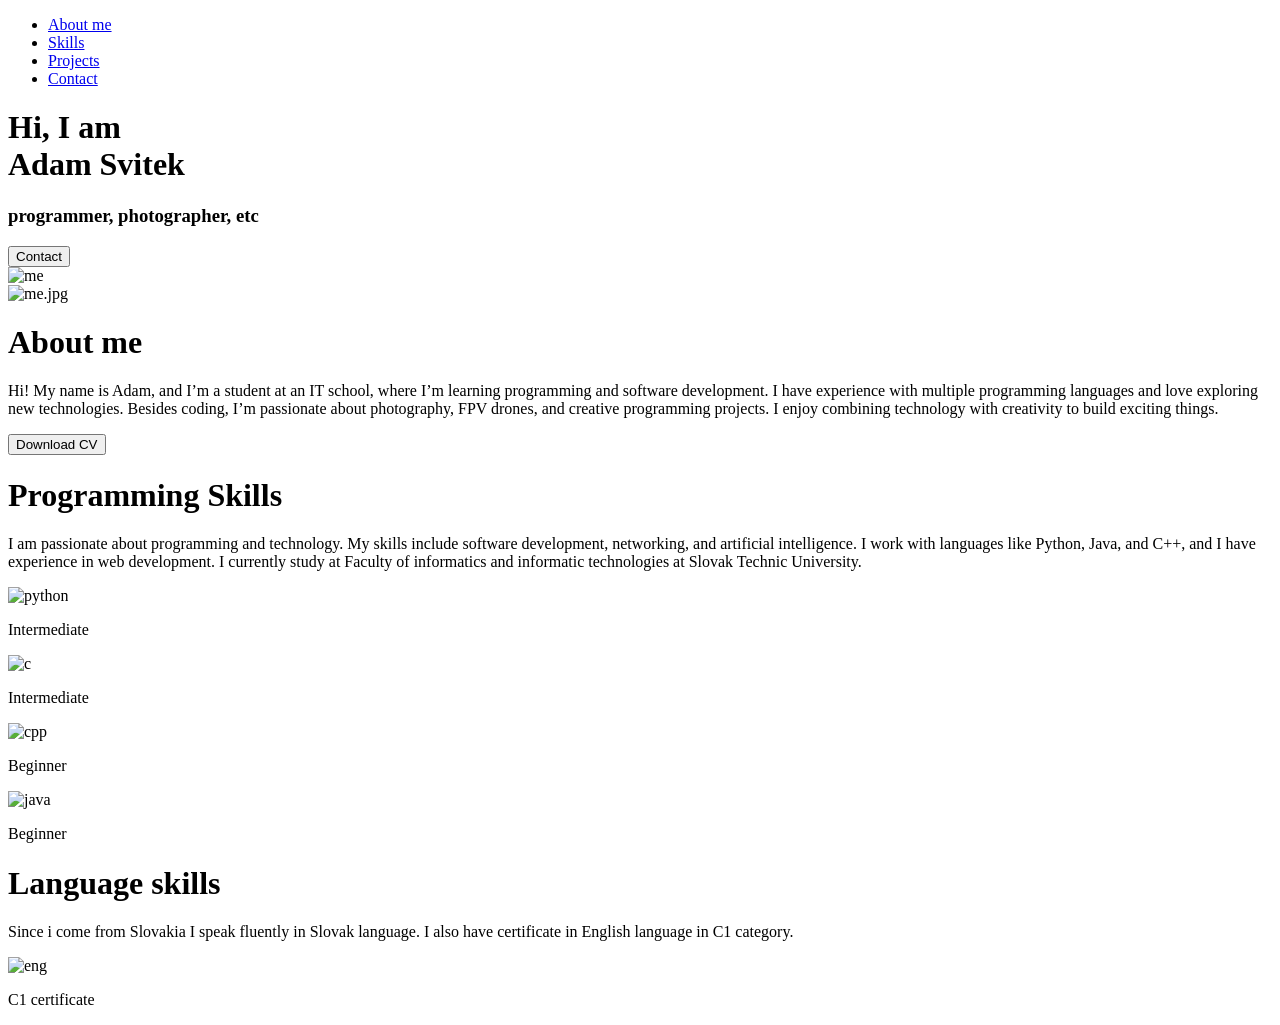
==== index.html @ 39149ff0 "Add files via upload" ====
<!DOCTYPE html>
<html lang="en">
<head>
    <meta charset="UTF-8">
    <meta name="viewport" content="width=device-width, initial-scale=1.0">
    <title>My blog</title>
    <link rel="stylesheet" href="../styles/secondstyle.css">
    <link rel="preconnect" href="https://fonts.googleapis.com">
<link rel="preconnect" href="https://fonts.gstatic.com" crossorigin>
<link href="https://fonts.googleapis.com/css2?family=Inconsolata:wght@200..900&display=swap" rel="stylesheet">

</head>
<body>
    <header>
        <nav class="nav-bar">
            <ul>
                <li><a href="#about">About me</a></li>
                <li><a href="#">Skills</a></li>
                <li><a href="#">Projects</a></li>
                <li><a href="#">Contact</a></li>
            </ul>
        </nav>
    </header>
    <div class="hero">
        <div class="hero-text">
            <h1>Hi, I am <br> <span class="color-text">Adam Svitek</span> </h1>
            <h3>programmer, photographer, etc</h3>
            <div >
                <button class="hero-button">Contact</button>
            </div>
        </div>
        <img src="../images/me.jpg" alt="me">
    </div>

    <div class="second-section" id="about">
        <img src="../images/me.jpg" alt="me.jpg">
        <div class="second-text">
            <h1>About me</h1>
            <p>Hi! My name is Adam, and I’m a student at an IT school, where I’m learning programming and software development. I have experience with multiple programming languages and love exploring new technologies. Besides coding, I’m passionate about photography, FPV drones, and creative programming projects. I enjoy combining technology with creativity to build exciting things.</p>
            <button class="section-button">Download CV</button>    
        </div>
    </div>

    <div class="skills-section">
        <div class="prog-skills">
            <div class="prog-skills-text">
                <h1>Programming Skills</h1>
                <p>I am passionate about programming and technology. My skills include software development, networking, and artificial intelligence. I work with languages like Python, Java, and C++, and I have experience in web development. I currently study at Faculty of informatics and informatic technologies at Slovak Technic University.</p> 
            </div>
            <div class="prog-icons">
                <div class="icon-group1">
                    <img src="../images/python.png" alt="python">
                    <p>Intermediate</p>
                </div>
                <div class="icon-group2">
                    <img src="../images/c.png" alt="c">
                    <p>Intermediate</p>
                </div>
                <div class="icon-group3">
                    <img src="../images/cpp.png" alt="cpp">
                    <p>Beginner</p>
                </div>
                <div class="icon-group4">
                    <img src="../images/java2.png" alt="java">
                    <p>Beginner</p>
                </div>
            </div>
            
        </div>
        <div class="lang-skills">
            <div class="lang-skills-text">
                <h1>Language skills</h1>
                <p>Since i come from Slovakia I speak fluently in Slovak language. I also have certificate in English language in C1 category.</p>
            </div>
            <div class="lang-icons">
                <div class="icon-group5">
                    <img src="../images/united-kingdom.png" alt="eng">
                    <p>C1 certificate</p>
                </div>
                
            </div>
        </div>

        


    </div>



    
    <script src="../javascripts/script.js"></script>
</body>
</html>
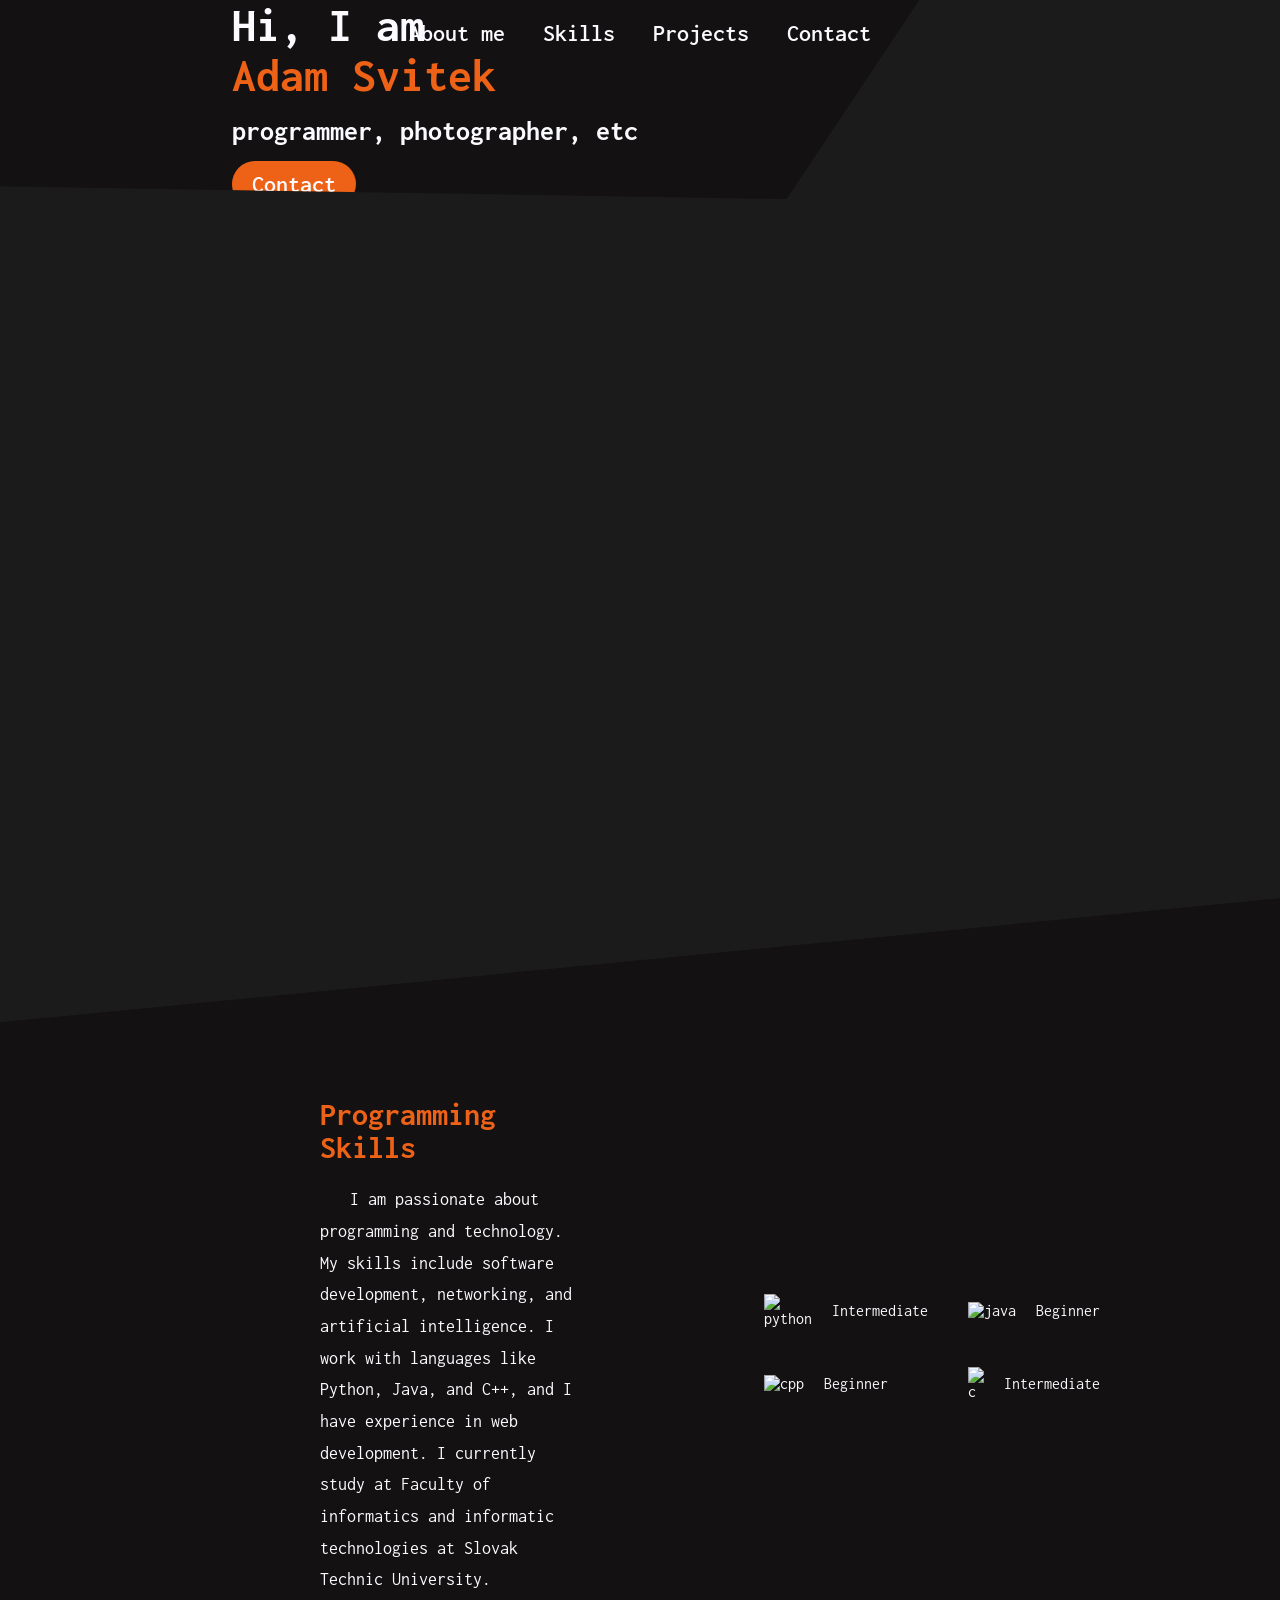
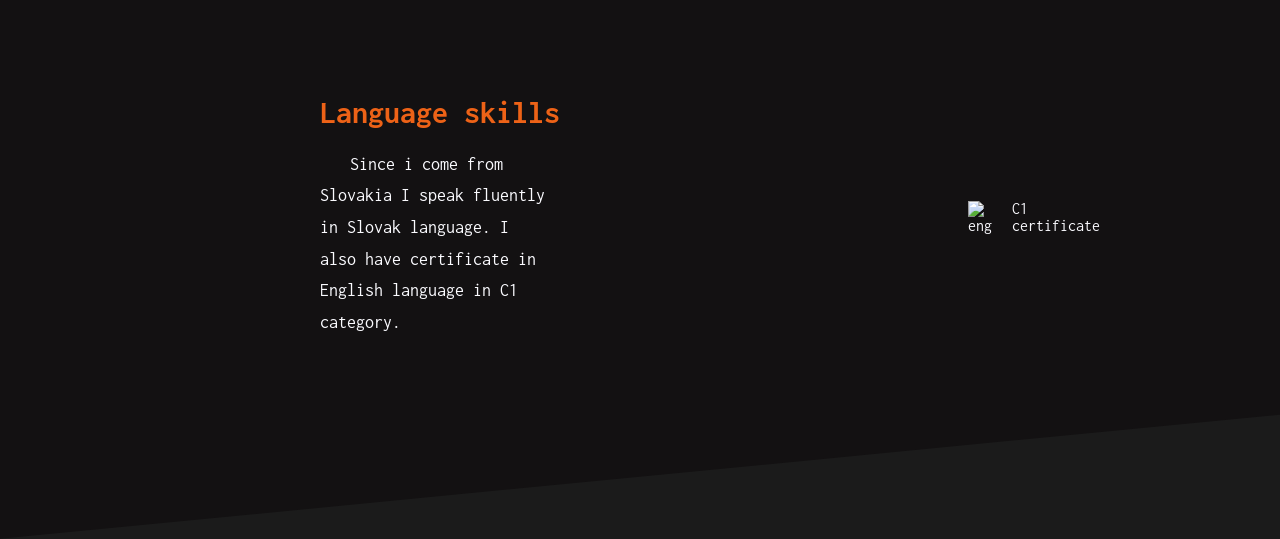
==== commit 38d0de51: "Update index.html" ====
--- a/index.html
+++ b/index.html
@@ -4,7 +4,7 @@
     <meta charset="UTF-8">
     <meta name="viewport" content="width=device-width, initial-scale=1.0">
     <title>My blog</title>
-    <link rel="stylesheet" href="../styles/secondstyle.css">
+    <link rel="stylesheet" href="secondstyle.css">
     <link rel="preconnect" href="https://fonts.googleapis.com">
 <link rel="preconnect" href="https://fonts.gstatic.com" crossorigin>
 <link href="https://fonts.googleapis.com/css2?family=Inconsolata:wght@200..900&display=swap" rel="stylesheet">
--- a/secondstyle.css
+++ b/secondstyle.css
@@ -0,0 +1,282 @@
+*{
+    margin: 0;
+    padding: 0;
+
+}
+
+html {
+    scroll-behavior: smooth;
+}
+
+body{
+    font-family: "Inconsolata", serif;
+    background-color: #1b1b1b;
+    color:#FBFBFF;
+}
+.nav-bar {
+    position: absolute;  /* Make it float above the hero */
+    top: 0;
+    left: 0;
+    width: 100%;  /* Full width */
+    z-index: 1000; /* Ensure it's above other elements */
+    padding: 20px 0;
+    background: transparent; /* Transparent background */
+}
+
+
+.nav-bar ul {
+    list-style-type: none;
+    padding: 0;
+    text-align: center;
+}
+.nav-bar ul li {
+    display: inline;
+    margin: 0 15px;
+}
+
+.nav-bar ul li a {
+    font-weight: 600;
+    transition: color 0.3s;
+    color:#FBFBFF;
+    text-decoration: none;
+    font-size: 1.5rem;
+}
+
+.nav-bar ul li a:hover{
+    color: #ED6217;
+}
+
+.hero{
+    display: flex;
+    justify-content: space-between;
+    margin-bottom: 200px;
+    clip-path: polygon(0 0, 100% 0, 100% 100%, 0 90%);
+    box-shadow: 18px 16px 36px 1px rgba(0,0,0,0.75);
+
+}
+.hero-text{
+    z-index: 2;
+    font-size: 1.5rem;
+    background-color:#131112;
+    display: flex;
+    flex-direction: column;
+    justify-content: center;
+    padding-inline: 22%;
+    clip-path: polygon(0 0, 100% 0%, 85% 100%, 0% 100%);
+    
+}
+.hero-text h1,h3{
+    margin-left: -50px;
+    margin-bottom: 1rem;
+}
+.hero-button{
+    font-family: "Inconsolata", serif;
+    padding:10px 20px;
+    margin-left: -50px;
+    border: 0;
+    cursor: pointer;
+    font-weight: 600;
+    border-radius: 40px;
+    font-size: 1.5rem;
+    color: #FBFBFF;
+    background-color: #ED6217;
+    transition: background-color 0.5s;
+}
+.hero-button:hover{
+    background-color: #a1400c;
+}
+
+.color-text{
+    color: #ED6217;
+}
+
+.hero img{
+    z-index: -20;
+    margin-left: -50%;
+    z-index: -11;
+    width: 50%;
+    object-fit: cover;
+    
+}
+
+
+
+
+.second-section{
+    opacity: 0;
+    transform: translateY(50px);
+    margin-bottom: 200px;
+    display: flex;
+    justify-content: space-between;
+    align-items: center;
+    margin-inline:10%;
+    gap: 30px;
+    transition: opacity 1s ease, transform 1s ease; 
+    
+}
+
+.second-section.visible{
+    opacity:1;
+    transform: translateY(0);
+
+}
+
+.second-text{
+    margin-inline: 5%;
+}
+
+.second-text h1{
+    font-size: 2.2rem;
+    margin-bottom: 20px;
+    color: #ED6217;
+}
+
+.second-text p{
+    font-size: 1.1rem;
+    line-height: 1.8 ;
+    text-indent: 30px;
+}
+
+.section-button{
+    margin-top: 30px;
+    font-family: "Inconsolata", serif;
+    padding:10px 20px;
+    border: 0;
+    cursor: pointer;
+    font-weight: 600;
+    border-radius: 40px;
+    font-size: 1.5rem;
+    color: #FBFBFF;
+    background-color: #ED6217;
+    transition: background-color 0.5s;
+}
+.section-button:hover{
+    background-color: #a1400c;
+    
+}
+
+
+
+
+.second-section img{
+    width: 35%;
+    margin-left: 5%;
+    box-shadow: 20px 23px 0px -1px #ED6217;
+}
+
+.skills-section{
+    background-color: #131112;
+    padding-top: 200px;
+    padding-bottom: 200px;
+    padding-inline: 10rem;
+    display: flex;
+    flex-direction: column;
+    clip-path: polygon(0 10%, 100% 0, 100% 90%, 0 100%);
+
+
+
+}
+.prog-skills{
+    display: flex;
+    justify-content: center;
+    align-items: center;
+    margin-bottom: 100px;
+}
+
+.prog-icons{
+    display: grid;
+
+    
+}
+
+.icon-group1{
+    display: flex;
+    grid-column: 1;
+    grid-row: 1;
+    align-items: center;
+    gap: 20px;
+    margin: 20px;
+}
+.icon-group2{
+    display: flex;
+    grid-column: 2;
+    grid-row: 2;
+    align-items: center;
+    gap: 20px;
+    margin: 20px;
+}
+.icon-group3{
+    display: flex;
+    grid-column: 1;
+    grid-row: 2;
+    align-items: center;
+    gap: 20px;
+    margin: 20px;
+}
+
+.icon-group4{
+    display: flex;
+    grid-column: 2;
+    grid-row: 1;
+    align-items: center;
+    gap: 20px;
+    margin: 20px;
+}
+
+.prog-skills-text{
+    padding-inline: 10rem;
+}
+.prog-skills-text h1{
+    color: #ED6217;
+    margin-bottom: 20px;
+}
+.prog-skills-text p{
+    
+    font-size: 1.1rem;
+    line-height: 1.8 ;
+    text-indent: 30px;
+}
+
+
+.lang-skills{
+        display: flex;
+        justify-content: center;
+        align-items: center;
+}
+.lang-skills-text{
+    padding-inline: 10rem;
+}
+.lang-skills-text h1{
+    color: #ED6217;
+    margin-bottom: 20px;
+}
+.lang-skills-text p{
+    font-size: 1.1rem;
+    line-height: 1.8 ;
+    text-indent: 30px;
+    padding-right: 15rem;
+}
+
+.lang-icons{
+    display: grid;
+
+    
+}
+.icon-group5{
+    display: flex;
+    grid-column: 1;
+    grid-row: 1;
+    align-items: center;
+    gap: 20px;
+    margin: 20px;
+}
+
+
+
+
+
+
+
+
+
+
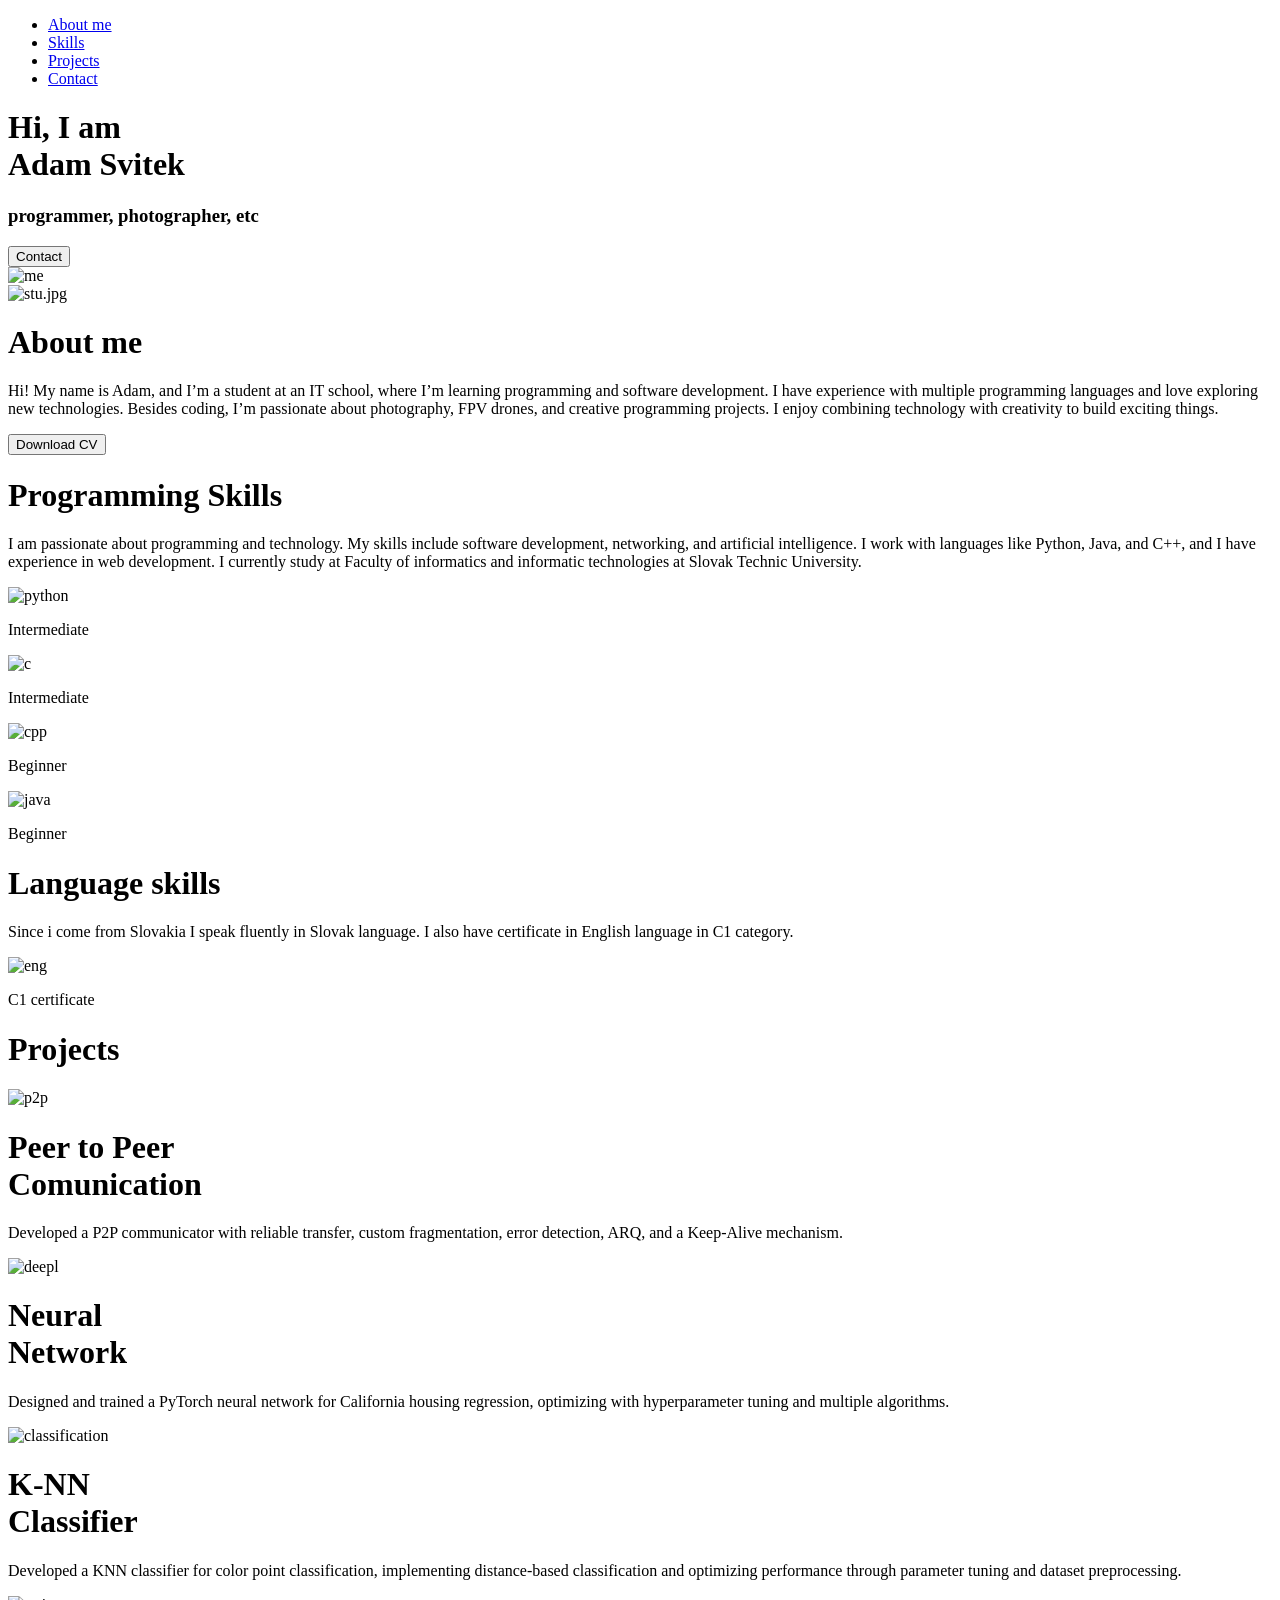
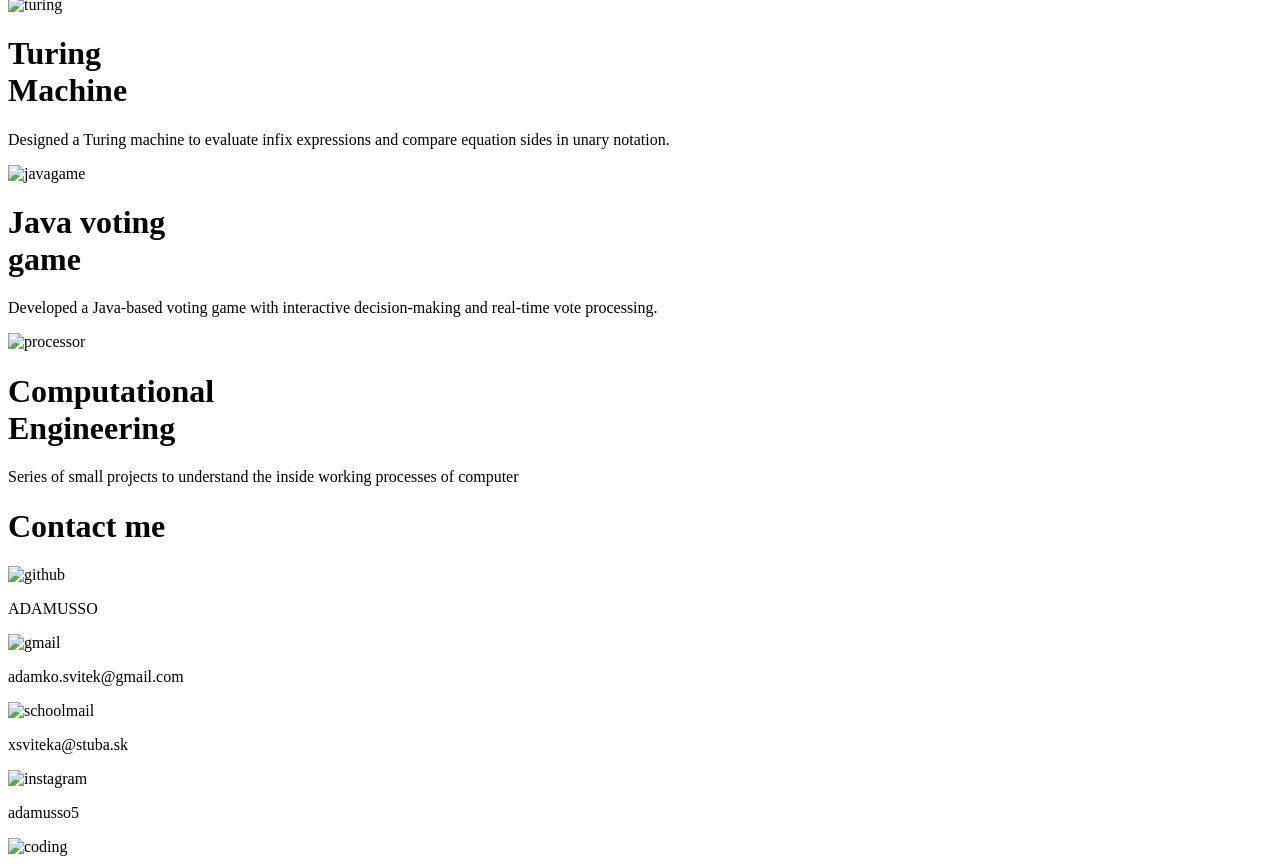
==== commit e8f8b262: "Add files via upload" ====
--- a/index.html
+++ b/index.html
@@ -4,7 +4,7 @@
     <meta charset="UTF-8">
     <meta name="viewport" content="width=device-width, initial-scale=1.0">
     <title>My blog</title>
-    <link rel="stylesheet" href="secondstyle.css">
+    <link rel="stylesheet" href="../styles/secondstyle.css">
     <link rel="preconnect" href="https://fonts.googleapis.com">
 <link rel="preconnect" href="https://fonts.gstatic.com" crossorigin>
 <link href="https://fonts.googleapis.com/css2?family=Inconsolata:wght@200..900&display=swap" rel="stylesheet">
@@ -21,6 +21,7 @@
             </ul>
         </nav>
     </header>
+<div class="hero-shadow">
     <div class="hero">
         <div class="hero-text">
             <h1>Hi, I am <br> <span class="color-text">Adam Svitek</span> </h1>
@@ -31,16 +32,17 @@
         </div>
         <img src="../images/me.jpg" alt="me">
     </div>
-
+</div>
+    
     <div class="second-section" id="about">
-        <img src="../images/me.jpg" alt="me.jpg">
+        <img src="../images/FIIT_STU_01.jpg" alt="stu.jpg">
         <div class="second-text">
             <h1>About me</h1>
             <p>Hi! My name is Adam, and I’m a student at an IT school, where I’m learning programming and software development. I have experience with multiple programming languages and love exploring new technologies. Besides coding, I’m passionate about photography, FPV drones, and creative programming projects. I enjoy combining technology with creativity to build exciting things.</p>
             <button class="section-button">Download CV</button>    
         </div>
     </div>
-
+ <div class="skills-section1">
     <div class="skills-section">
         <div class="prog-skills">
             <div class="prog-skills-text">
@@ -80,12 +82,81 @@
                 
             </div>
         </div>
-
+    </div>
+</div>
+    <h1 class="nadpis">Projects</h1>
+    <div class="project-section">
         
-
-
+        <div class="project0">
+            <img src="../images/peer-to-peer.png" alt="p2p">
+            <div class="box">
+                <h1>Peer to Peer <br> Comunication</h1>
+                <p>Developed a P2P communicator with reliable transfer, custom fragmentation, error detection, ARQ, and a Keep-Alive mechanism.</p>
+            </div>
+        </div>
+        <div class="project1">
+            <img src="../images/deep-learning.png" alt="deepl">
+            <div class="box">
+                <h1>Neural <br> Network</h1>
+                <p>Designed and trained a PyTorch neural network for California housing regression, optimizing with hyperparameter tuning and multiple algorithms.</p>
+            </div>
+        </div>
+        <div class="project2">
+            <img src="../images/classification.png" alt="classification">
+            <div class="box">
+                <h1>K-NN <br> Classifier</h1>
+                <p>Developed a KNN classifier for color point classification, implementing distance-based classification and optimizing performance through parameter tuning and dataset preprocessing.</p>
+            </div>
+        </div>
+        <div class="project3">
+            <img src="../images//engineering.png" alt="turing">
+            <div class="box">
+                <h1>Turing <br> Machine</h1>
+                <p>Designed a Turing machine to evaluate infix expressions and compare equation sides in unary notation.</p>
+            </div>
+        </div>
+        <div class="project4">
+            <img src="../images/java game.png" alt="javagame">
+            <div class="box">
+                <h1>Java voting <br> game</h1>
+                <p>Developed a Java-based voting game with interactive decision-making and real-time vote processing.</p>
+            </div>
+        </div>
+        <div class="project5">
+            <img src="../images/processor.png" alt="processor">
+            <div class="box">
+                <h1>Computational <br>Engineering</h1>
+                <p>Series of small projects to understand the inside working processes of computer</p>
+            </div>
+        </div>
     </div>
 
+    <div class="contact-shadow">
+        <div class="contact-section">
+            <h1>Contact me</h1>
+            <div class="contactbox">
+                <div class="contactinfo">
+                    <div class="contact">
+                        <img src="../images/github.png" alt="github">
+                        <p>ADAMUSSO</p>
+                    </div>
+                    <div class="contact">
+                        <img src="../images/gmail.png" alt="gmail">
+                        <p>adamko.svitek@gmail.com</p>
+                    </div>
+                    <div class="contact">
+                        <img src="../images/school (1).png" alt="schoolmail">
+                        <p>xsviteka@stuba.sk</p>
+                    </div>
+                    <div class="contact">
+                        <img src="../images/instagram.png" alt="instagram">
+                        <p>adamusso5</p>
+                    </div>
+                </div>
+                <img class="contactimage" src="../images/coding.jpg" alt="coding">
+            </div>
+        </div>
+    </div>
 
 
     
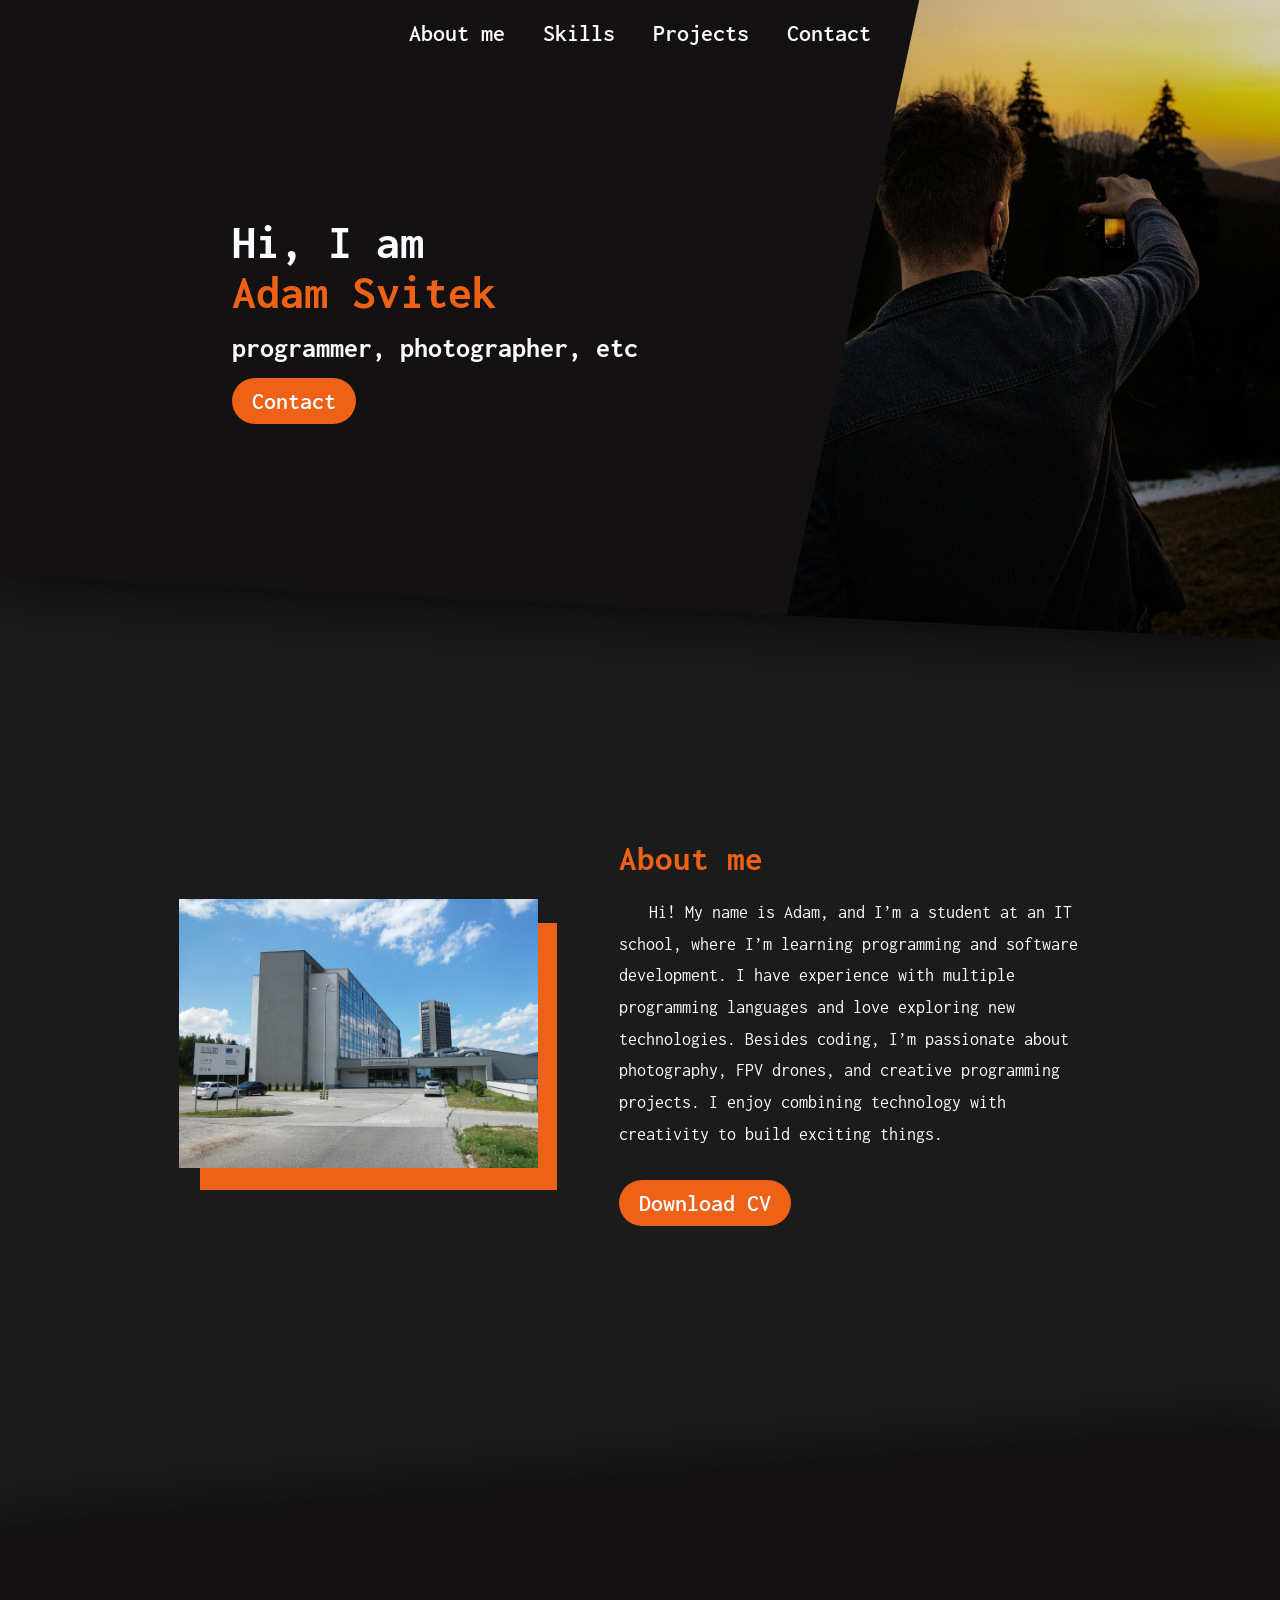
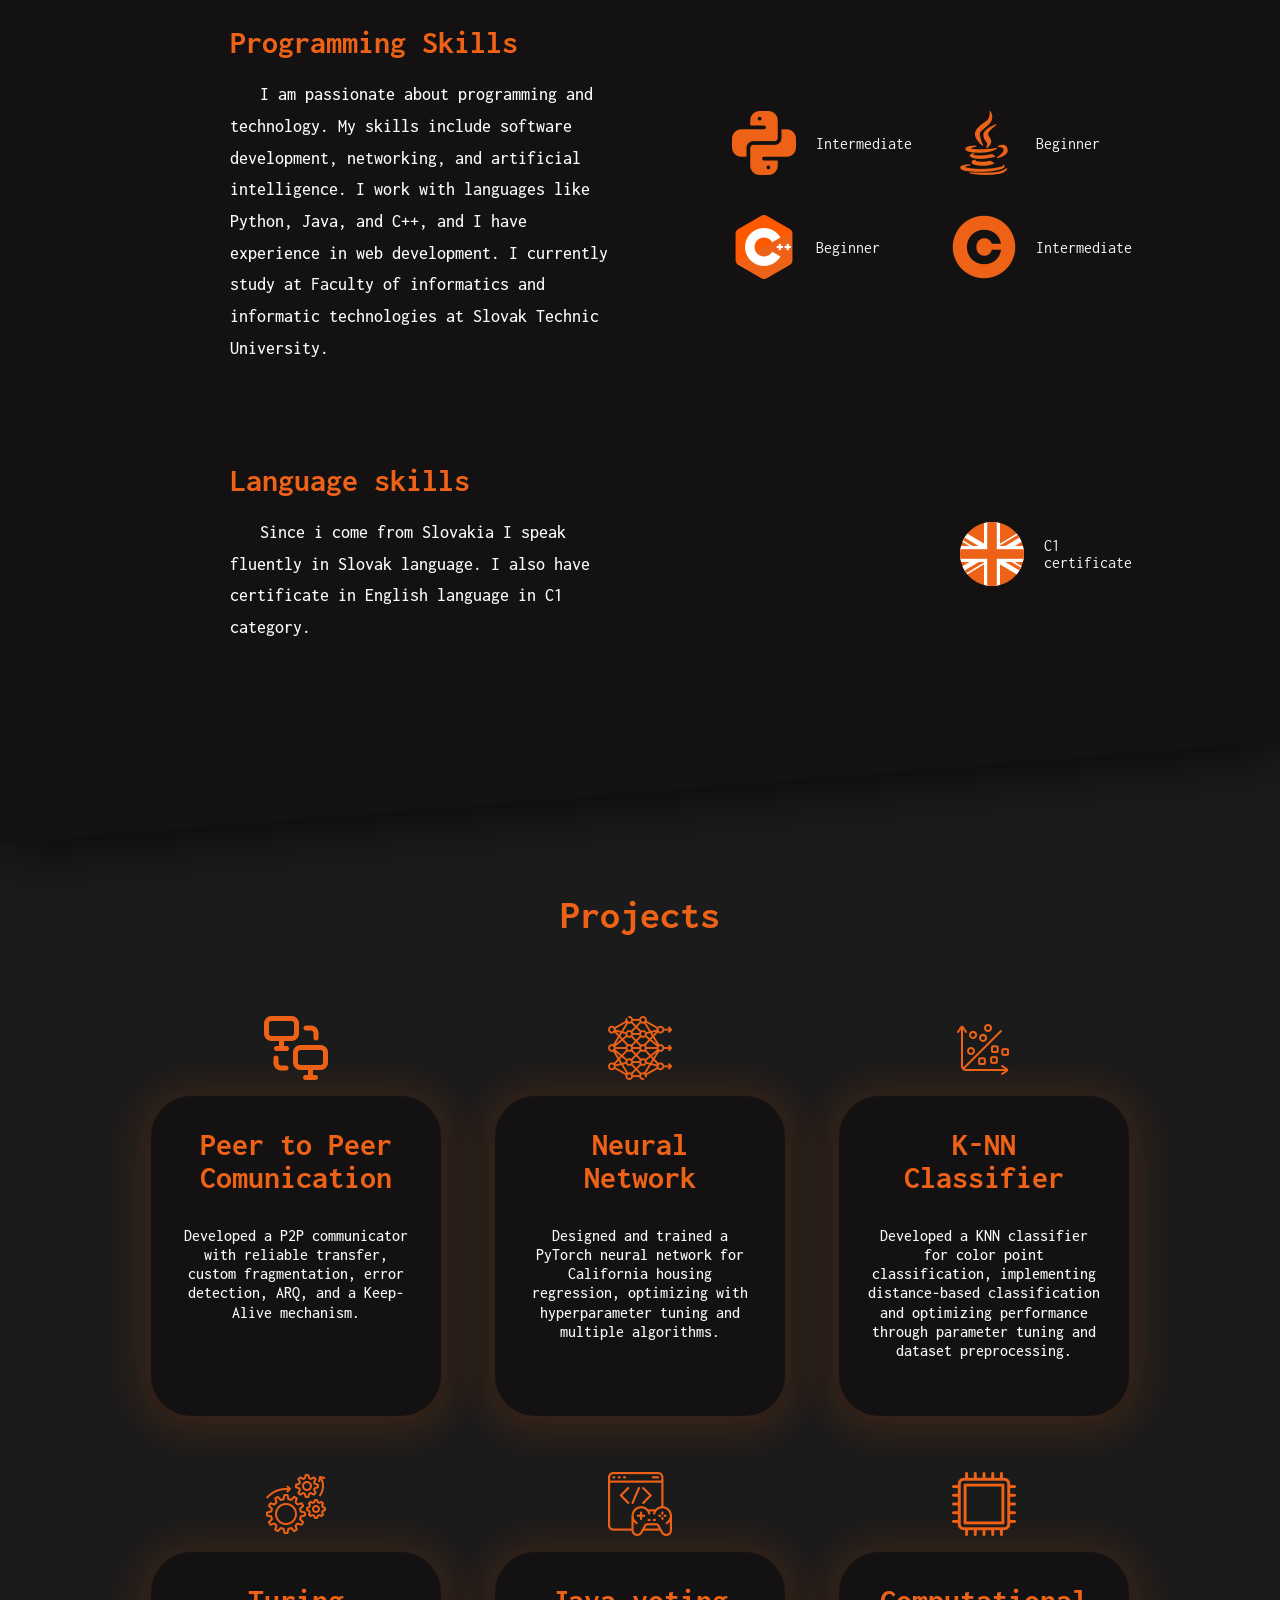
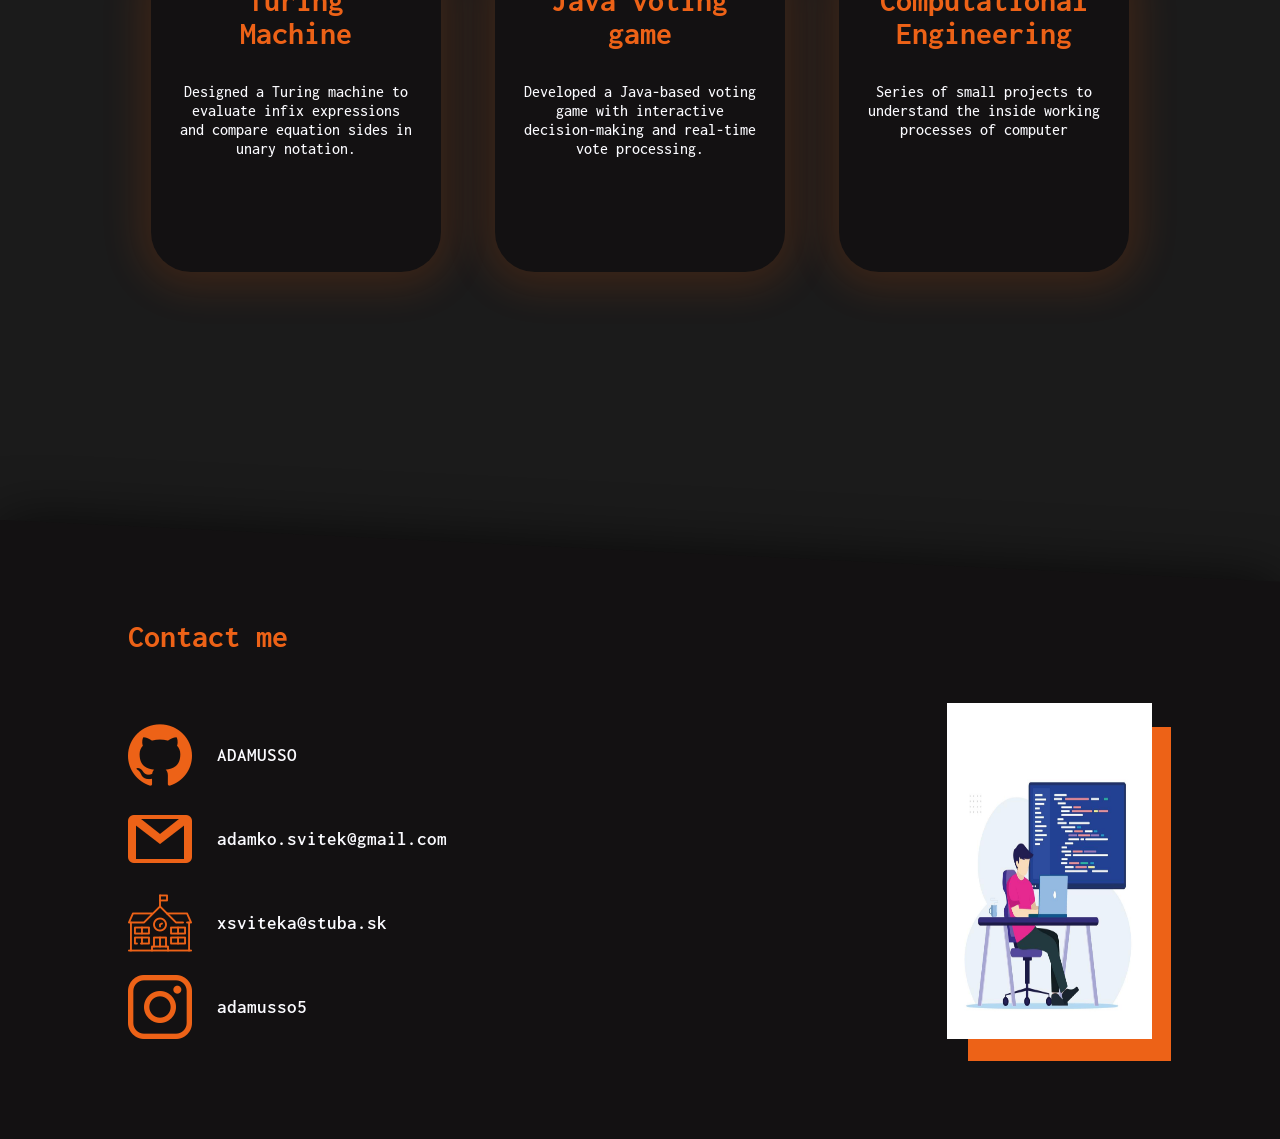
==== commit 68744b28: "prisposobenie na github index.html" ====
--- a/index.html
+++ b/index.html
@@ -4,7 +4,7 @@
     <meta charset="UTF-8">
     <meta name="viewport" content="width=device-width, initial-scale=1.0">
     <title>My blog</title>
-    <link rel="stylesheet" href="../styles/secondstyle.css">
+    <link rel="stylesheet" href="secondstyle.css">
     <link rel="preconnect" href="https://fonts.googleapis.com">
 <link rel="preconnect" href="https://fonts.gstatic.com" crossorigin>
 <link href="https://fonts.googleapis.com/css2?family=Inconsolata:wght@200..900&display=swap" rel="stylesheet">
@@ -30,12 +30,12 @@
                 <button class="hero-button">Contact</button>
             </div>
         </div>
-        <img src="../images/me.jpg" alt="me">
+        <img src="/me.jpg" alt="me">
     </div>
 </div>
     
     <div class="second-section" id="about">
-        <img src="../images/FIIT_STU_01.jpg" alt="stu.jpg">
+        <img src="FIIT_STU_01.jpg" alt="stu.jpg">
         <div class="second-text">
             <h1>About me</h1>
             <p>Hi! My name is Adam, and I’m a student at an IT school, where I’m learning programming and software development. I have experience with multiple programming languages and love exploring new technologies. Besides coding, I’m passionate about photography, FPV drones, and creative programming projects. I enjoy combining technology with creativity to build exciting things.</p>
@@ -51,19 +51,19 @@
             </div>
             <div class="prog-icons">
                 <div class="icon-group1">
-                    <img src="../images/python.png" alt="python">
+                    <img src="python.png" alt="python">
                     <p>Intermediate</p>
                 </div>
                 <div class="icon-group2">
-                    <img src="../images/c.png" alt="c">
+                    <img src="c.png" alt="c">
                     <p>Intermediate</p>
                 </div>
                 <div class="icon-group3">
-                    <img src="../images/cpp.png" alt="cpp">
+                    <img src="cpp.png" alt="cpp">
                     <p>Beginner</p>
                 </div>
                 <div class="icon-group4">
-                    <img src="../images/java2.png" alt="java">
+                    <img src="java2.png" alt="java">
                     <p>Beginner</p>
                 </div>
             </div>
@@ -76,7 +76,7 @@
             </div>
             <div class="lang-icons">
                 <div class="icon-group5">
-                    <img src="../images/united-kingdom.png" alt="eng">
+                    <img src="united-kingdom.png" alt="eng">
                     <p>C1 certificate</p>
                 </div>
                 
@@ -88,42 +88,42 @@
     <div class="project-section">
         
         <div class="project0">
-            <img src="../images/peer-to-peer.png" alt="p2p">
+            <img src="peer-to-peer.png" alt="p2p">
             <div class="box">
                 <h1>Peer to Peer <br> Comunication</h1>
                 <p>Developed a P2P communicator with reliable transfer, custom fragmentation, error detection, ARQ, and a Keep-Alive mechanism.</p>
             </div>
         </div>
         <div class="project1">
-            <img src="../images/deep-learning.png" alt="deepl">
+            <img src="deep-learning.png" alt="deepl">
             <div class="box">
                 <h1>Neural <br> Network</h1>
                 <p>Designed and trained a PyTorch neural network for California housing regression, optimizing with hyperparameter tuning and multiple algorithms.</p>
             </div>
         </div>
         <div class="project2">
-            <img src="../images/classification.png" alt="classification">
+            <img src="classification.png" alt="classification">
             <div class="box">
                 <h1>K-NN <br> Classifier</h1>
                 <p>Developed a KNN classifier for color point classification, implementing distance-based classification and optimizing performance through parameter tuning and dataset preprocessing.</p>
             </div>
         </div>
         <div class="project3">
-            <img src="../images//engineering.png" alt="turing">
+            <img src="engineering.png" alt="turing">
             <div class="box">
                 <h1>Turing <br> Machine</h1>
                 <p>Designed a Turing machine to evaluate infix expressions and compare equation sides in unary notation.</p>
             </div>
         </div>
         <div class="project4">
-            <img src="../images/java game.png" alt="javagame">
+            <img src="java game.png" alt="javagame">
             <div class="box">
                 <h1>Java voting <br> game</h1>
                 <p>Developed a Java-based voting game with interactive decision-making and real-time vote processing.</p>
             </div>
         </div>
         <div class="project5">
-            <img src="../images/processor.png" alt="processor">
+            <img src="processor.png" alt="processor">
             <div class="box">
                 <h1>Computational <br>Engineering</h1>
                 <p>Series of small projects to understand the inside working processes of computer</p>
@@ -137,29 +137,29 @@
             <div class="contactbox">
                 <div class="contactinfo">
                     <div class="contact">
-                        <img src="../images/github.png" alt="github">
+                        <img src="github.png" alt="github">
                         <p>ADAMUSSO</p>
                     </div>
                     <div class="contact">
-                        <img src="../images/gmail.png" alt="gmail">
+                        <img src="gmail.png" alt="gmail">
                         <p>adamko.svitek@gmail.com</p>
                     </div>
                     <div class="contact">
-                        <img src="../images/school (1).png" alt="schoolmail">
+                        <img src="school (1).png" alt="schoolmail">
                         <p>xsviteka@stuba.sk</p>
                     </div>
                     <div class="contact">
-                        <img src="../images/instagram.png" alt="instagram">
+                        <img src="instagram.png" alt="instagram">
                         <p>adamusso5</p>
                     </div>
                 </div>
-                <img class="contactimage" src="../images/coding.jpg" alt="coding">
+                <img class="contactimage" src="coding.jpg" alt="coding">
             </div>
         </div>
     </div>
 
 
     
-    <script src="../javascripts/script.js"></script>
+    <script src="script.js"></script>
 </body>
 </html>
--- a/secondstyle.css
+++ b/secondstyle.css
@@ -0,0 +1,418 @@
+*{
+    margin: 0;
+    padding: 0;
+
+}
+
+html {
+    scroll-behavior: smooth;
+    scroll-padding-top: 40vh;
+}
+
+body{
+    font-family: "Inconsolata", serif;
+    background-color: #1b1b1b;
+    color:#FBFBFF;
+    margin: 0;
+    padding: 0;
+}
+.nav-bar {
+    position: absolute;  /* Make it float above the hero */
+    top: 0;
+    left: 0;
+    width: 100%;  /* Full width */
+    z-index: 1000; /* Ensure it's above other elements */
+    padding: 20px 0;
+    background: transparent; /* Transparent background */
+}
+
+
+.nav-bar ul {
+    list-style-type: none;
+    padding: 0;
+    text-align: center;
+}
+.nav-bar ul li {
+    display: inline;
+    margin: 0 15px;
+}
+
+.nav-bar ul li a {
+    font-weight: 600;
+    transition: color 0.3s;
+    color:#FBFBFF;
+    text-decoration: none;
+    font-size: 1.5rem;
+}
+
+.nav-bar ul li a:hover{
+    color: #ED6217;
+}
+
+.hero{
+    display: flex;
+    justify-content: space-between;
+    margin-bottom: 200px;
+    clip-path: polygon(0 0, 100% 0, 100% 100%, 0 90%);
+    box-shadow: 18px 16px 36px 1px rgba(0,0,0,0.75);
+
+}
+.hero-shadow{
+    filter: drop-shadow(0px 4px 30px rgba(0, 0, 0, 0.75));
+}
+.hero-text{
+    z-index: 2;
+    font-size: 1.5rem;
+    background-color:#131112;
+    display: flex;
+    flex-direction: column;
+    justify-content: center;
+    padding-inline: 22%;
+    clip-path: polygon(0 0, 100% 0%, 85% 100%, 0% 100%);
+    
+}
+.hero-text h1,h3{
+    margin-left: -50px;
+    margin-bottom: 1rem;
+}
+.hero-button{
+    font-family: "Inconsolata", serif;
+    padding:10px 20px;
+    margin-left: -50px;
+    border: 0;
+    cursor: pointer;
+    font-weight: 600;
+    border-radius: 40px;
+    font-size: 1.5rem;
+    color: #FBFBFF;
+    background-color: #ED6217;
+    transition: background-color 0.5s;
+}
+.hero-button:hover{
+    background-color: #a1400c;
+}
+
+.color-text{
+    color: #ED6217;
+}
+
+.hero img{
+    z-index: -20;
+    margin-left: -50%;
+    z-index: -11;
+    width: 50%;
+    object-fit: cover;
+    
+}
+
+
+
+
+.second-section{
+    opacity: 0;
+    transform: translateY(50px);
+    margin-bottom: 200px;
+    display: flex;
+    justify-content: space-between;
+    align-items: center;
+    margin-inline:10%;
+    gap: 30px;
+    transition: opacity 1s ease, transform 1s ease; 
+    
+}
+
+.second-section.visible{
+    opacity:1;
+    transform: translateY(0);
+
+}
+
+.second-text{
+    margin-inline: 5%;
+}
+
+.second-text h1{
+    font-size: 2.2rem;
+    margin-bottom: 20px;
+    color: #ED6217;
+}
+
+.second-text p{
+    font-size: 1.1rem;
+    line-height: 1.8 ;
+    text-indent: 30px;
+}
+
+.section-button{
+    margin-top: 30px;
+    font-family: "Inconsolata", serif;
+    padding:10px 20px;
+    border: 0;
+    cursor: pointer;
+    font-weight: 600;
+    border-radius: 40px;
+    font-size: 1.5rem;
+    color: #FBFBFF;
+    background-color: #ED6217;
+    transition: background-color 0.5s;
+}
+.section-button:hover{
+    background-color: #a1400c;
+    
+}
+
+
+
+
+.second-section img{
+    width: 35%;
+    margin-left: 5%;
+    box-shadow: 20px 23px 0px -1px #ED6217;
+}
+
+.skills-section{
+    opacity: 0;
+    transform: translateY(50px);
+    background-color: #131112;
+    padding-top: 200px;
+    padding-bottom: 200px;
+    padding-inline: 10%;
+    display: flex;
+    flex-direction: column;
+    clip-path: polygon(0 10%, 100% 0, 100% 90%, 0 100%);
+    transition: opacity 1s ease, transform 1s ease; 
+    
+}
+
+.skills-section.visible{
+    opacity:1;
+    transform: translateY(0);
+
+}
+.skills-section1{
+    filter: drop-shadow(0px 4px 30px rgba(0, 0, 0, 0.75));
+}
+
+
+.prog-skills{
+    display: flex;
+    justify-content: center;
+    align-items: center;
+    margin-bottom: 100px;
+}
+
+.prog-icons{
+    display: grid;
+    
+}
+
+.icon-group1{
+    display: flex;
+    grid-column: 1;
+    grid-row: 1;
+    align-items: center;
+    gap: 20px;
+    margin: 20px;
+}
+.icon-group2{
+    display: flex;
+    grid-column: 2;
+    grid-row: 2;
+    align-items: center;
+    gap: 20px;
+    margin: 20px;
+}
+.icon-group3{
+    display: flex;
+    grid-column: 1;
+    grid-row: 2;
+    align-items: center;
+    gap: 20px;
+    margin: 20px;
+}
+
+.icon-group4{
+    display: flex;
+    grid-column: 2;
+    grid-row: 1;
+    align-items: center;
+    gap: 20px;
+    margin: 20px;
+}
+
+.prog-skills-text{
+    padding-inline: 10%;
+}
+.prog-skills-text h1{
+    color: #ED6217;
+    margin-bottom: 20px;
+}
+.prog-skills-text p{
+    
+    font-size: 1.1rem;
+    line-height: 1.8 ;
+    text-indent: 30px;
+    font-weight: 500;
+}
+
+
+.lang-skills{
+        display: flex;
+        justify-content: center;
+        align-items: center;
+}
+.lang-skills-text{
+    padding-inline: 10%;
+}
+.lang-skills-text h1{
+    color: #ED6217;
+    margin-bottom: 20px;
+}
+.lang-skills-text p{
+    font-size: 1.1rem;
+    line-height: 1.8 ;
+    text-indent: 30px;
+    padding-right: 15rem;
+    font-weight: 500;
+}
+
+.lang-icons{
+    display: grid;
+
+    
+}
+.icon-group5{
+    display: flex;
+    grid-column: 1;
+    grid-row: 1;
+    align-items: center;
+    gap: 20px;
+    margin: 20px;
+}
+
+.nadpis{
+    margin-top: 50px;
+    text-align: center;
+    color: #ED6217;
+    font-size: 2.5rem;
+    margin-bottom: 5rem;
+}
+
+
+.project-section{
+    opacity: 0;
+    transform: translateY(50px);
+    display: flex;
+    flex-wrap: wrap;
+    justify-content: center;
+    margin-inline: 10%;
+    gap: 0.5rem; 
+    transition: opacity 1s ease, transform 1s ease; 
+    margin-bottom: 200px;
+    
+}
+
+.project-section.visible{
+    opacity:1;
+    transform: translateY(0);
+
+}
+
+.project-section > div {
+    flex: 1 1 calc(33.33% - 2rem); /* Ensures 3 items per row */
+    display: flex;
+    flex-direction: column;
+    align-items: center;
+    text-align: center;
+}
+
+.project-section img{
+    margin-bottom: 1rem;
+}
+
+.box{
+    background-color: #131112;
+    display: flex;
+    flex-direction: column;
+    text-align: center;
+    width: 290px;
+    height: 320px;
+    border-radius: 40px;
+    margin-bottom: 3rem;
+    box-shadow: 0px 4px 40px 10px rgba(255, 92, 0, 0.15);
+    transition: box-shadow 0.5s ease-in-out, transform 0.3s ease-in-out;
+
+}
+
+.box:hover {
+    cursor: pointer;
+    box-shadow: 0px 0px 70px 0px rgba(237, 98, 23, 1); /* Bigger shadow */
+    transform: scale(1.02); /* Smoothly enlarges the box */
+}
+
+.box h1{
+    margin-top: 2rem;
+    color: #ED6217;
+    margin-bottom: 2rem;
+
+}
+
+.box p{
+    margin-inline: 10%;
+    font-weight: 500;
+    line-height: 1.2;
+}
+
+
+
+
+
+.contact-shadow{
+    filter: drop-shadow(0px 4px 30px rgba(0, 0, 0, 0.75));
+
+}
+
+.contact-section{
+    background-color: #131112;
+    clip-path: polygon(0 0, 100% 10%, 100% 100%, 0% 100%);
+    padding-top: 100px;
+    padding-bottom: 100px;
+}
+.contact-section h1{
+    color: #ED6217;
+    margin-inline: 10%;
+    margin-bottom: 50px;
+}
+
+.contactbox{
+    display: flex;
+    justify-content: space-between;
+    padding-inline: 10%;
+}
+
+
+.contactimage{
+    width:20%;
+    box-shadow: 20px 23px 0px -1px #ED6217;
+}
+
+.contact{
+    margin-top:20px;
+    display: flex;
+    align-items: center;
+    gap: 25px;
+    font-size: 1.2rem;
+    font-weight: 600;
+}
+
+
+
+
+
+
+
+
+
+
+
+
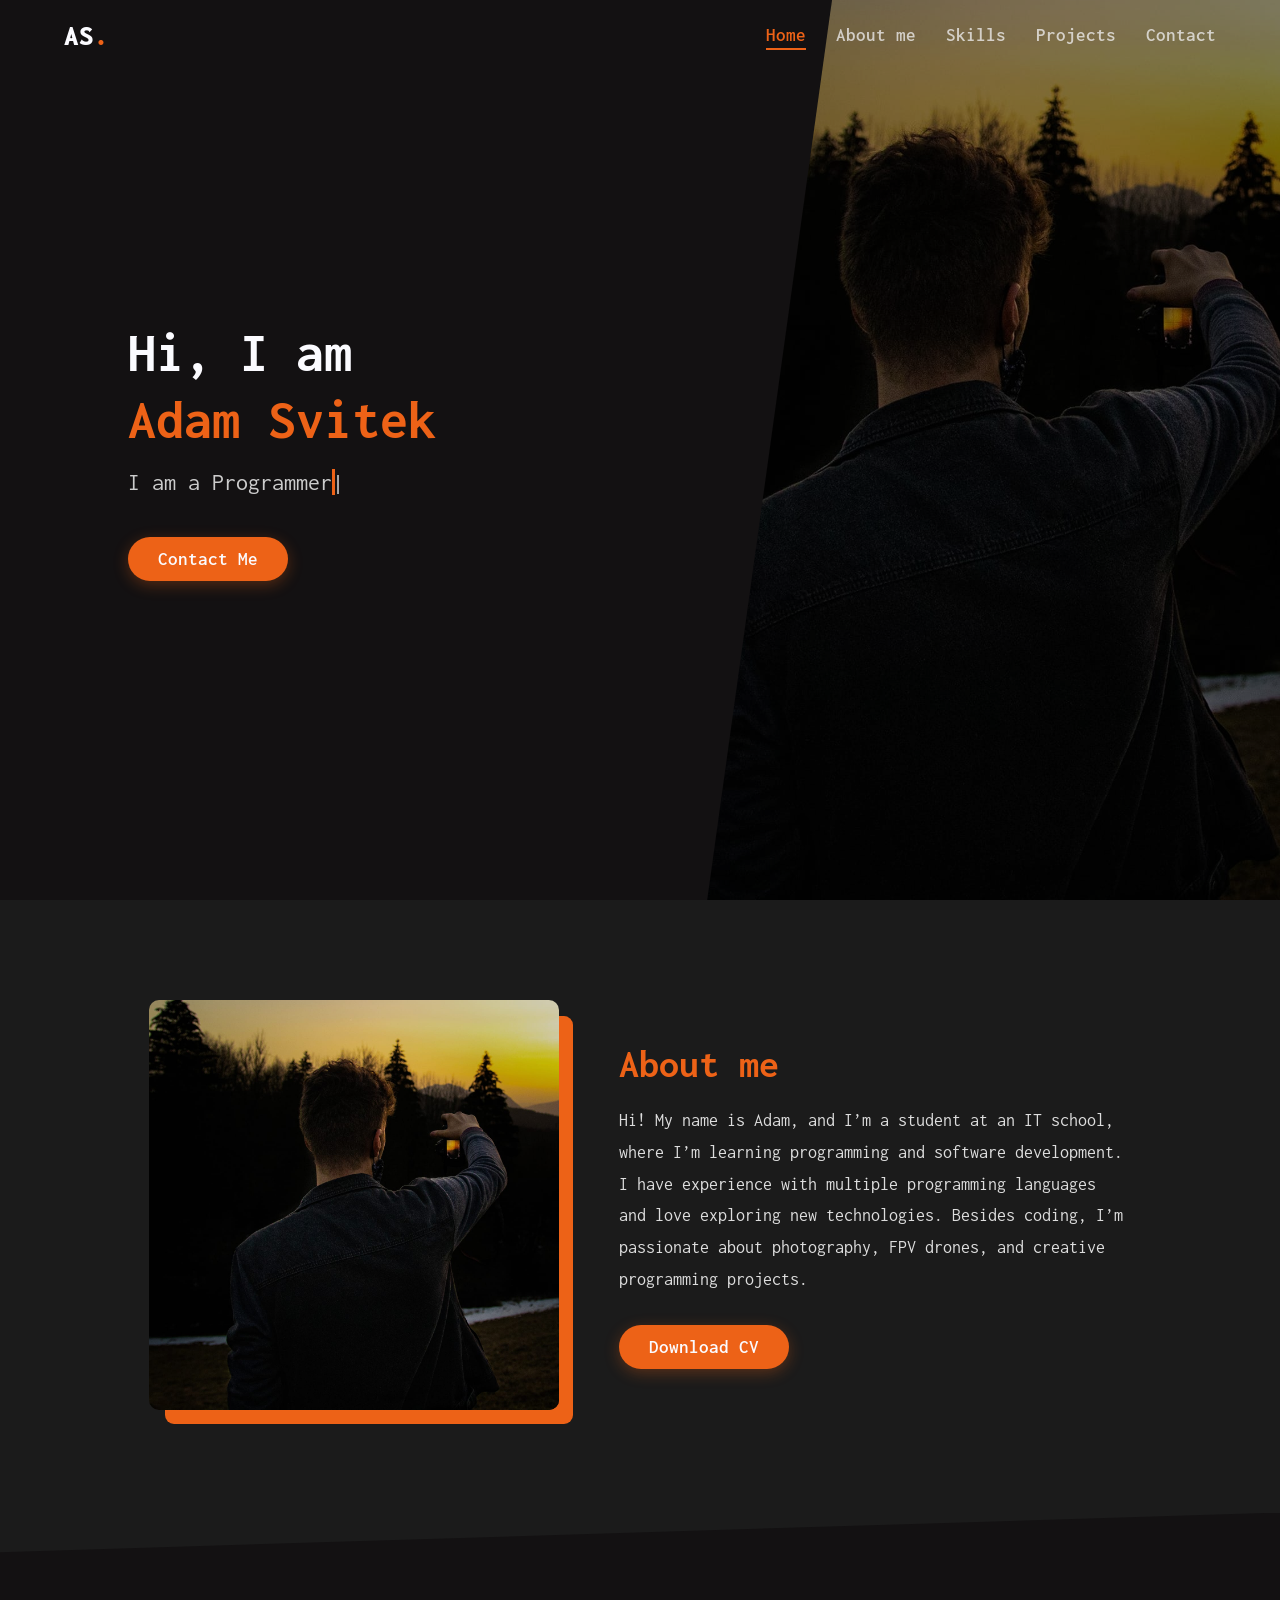
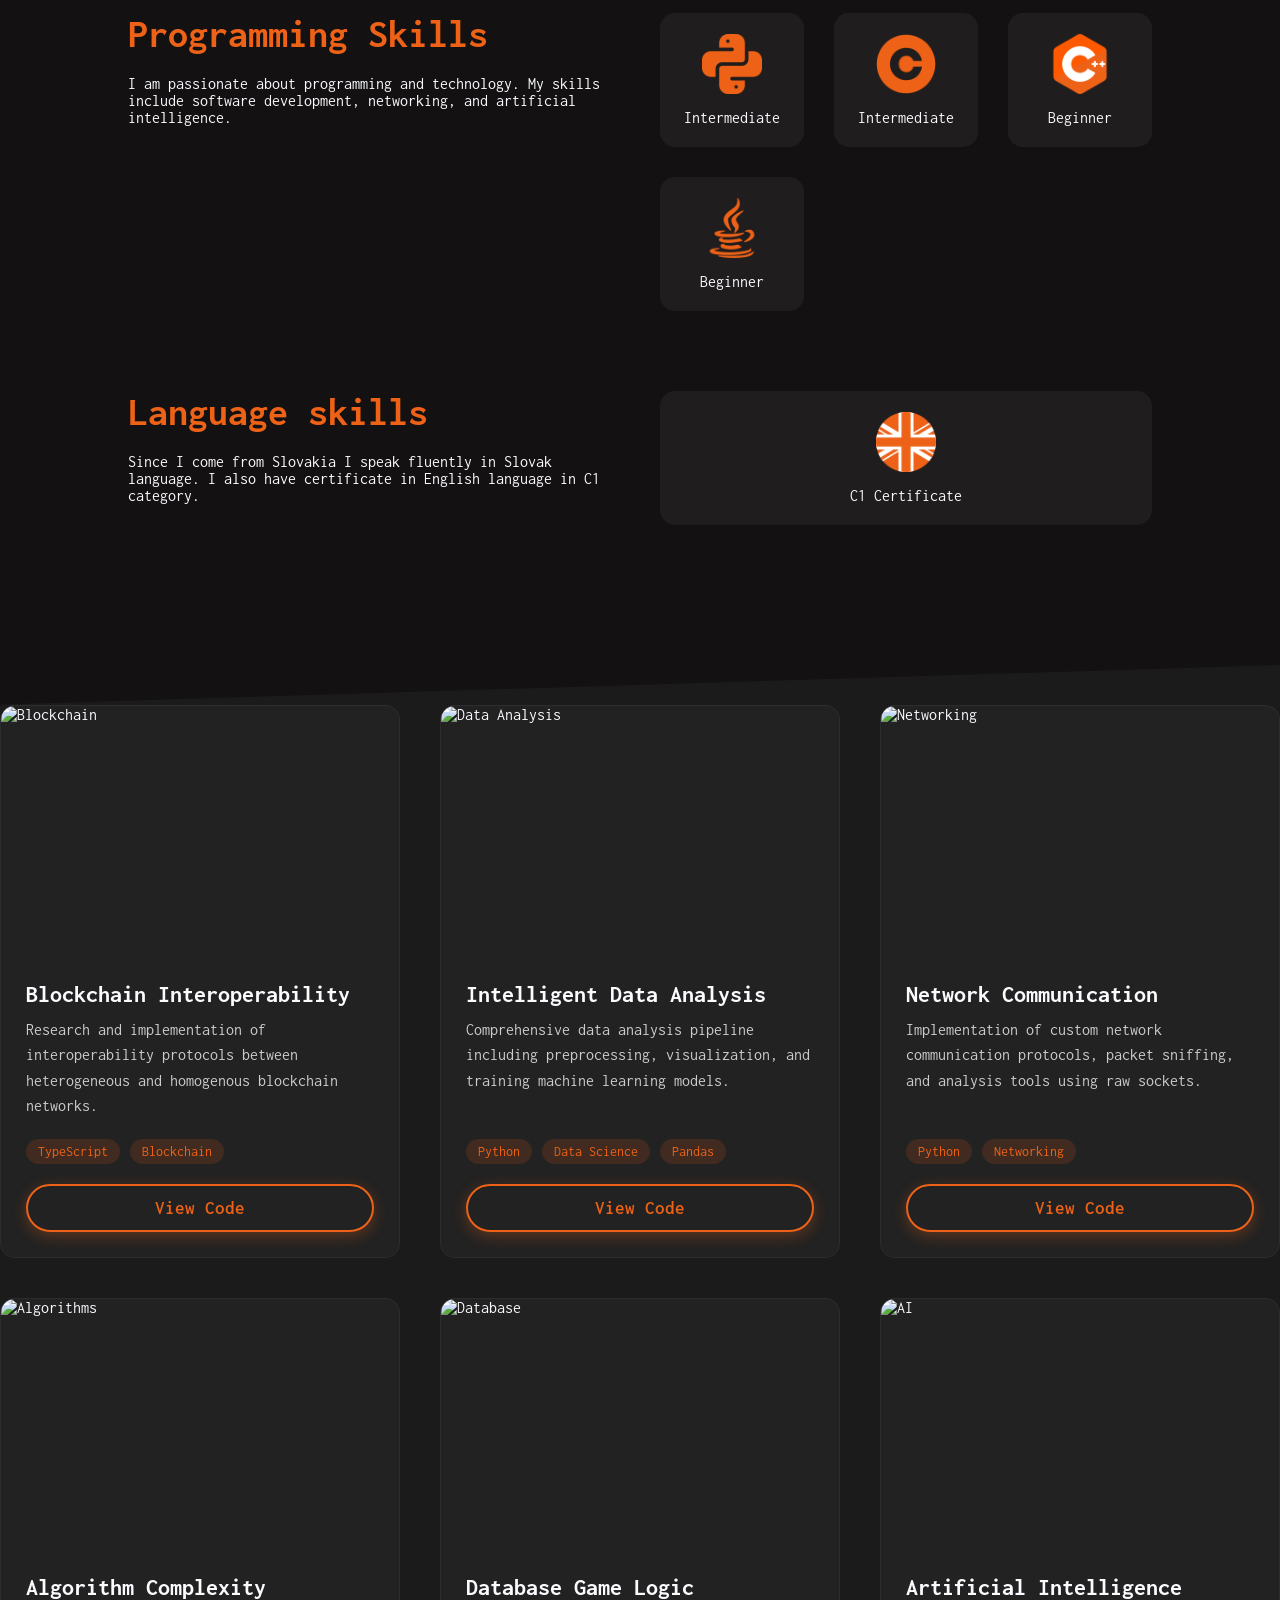
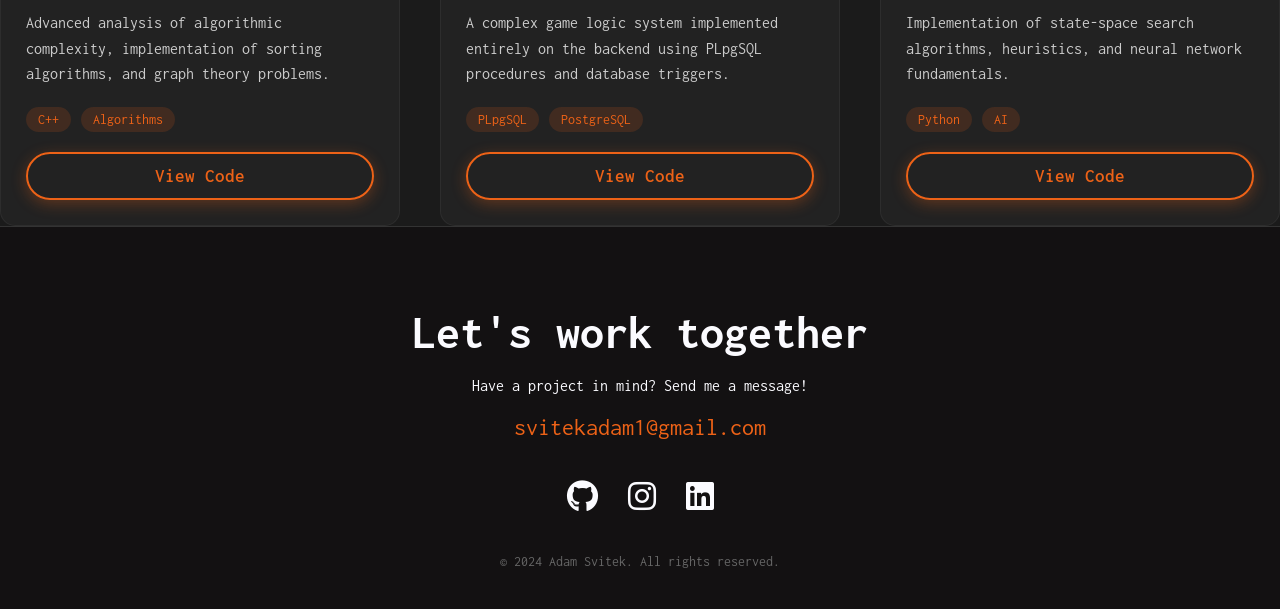
==== commit 293c86c7: "added for github web viewing" ====
--- a/index.html
+++ b/index.html
@@ -1,165 +1,221 @@
-<!DOCTYPE html>
-<html lang="en">
-<head>
-    <meta charset="UTF-8">
-    <meta name="viewport" content="width=device-width, initial-scale=1.0">
-    <title>My blog</title>
-    <link rel="stylesheet" href="secondstyle.css">
-    <link rel="preconnect" href="https://fonts.googleapis.com">
-<link rel="preconnect" href="https://fonts.gstatic.com" crossorigin>
-<link href="https://fonts.googleapis.com/css2?family=Inconsolata:wght@200..900&display=swap" rel="stylesheet">
-
-</head>
-<body>
-    <header>
-        <nav class="nav-bar">
-            <ul>
-                <li><a href="#about">About me</a></li>
-                <li><a href="#">Skills</a></li>
-                <li><a href="#">Projects</a></li>
-                <li><a href="#">Contact</a></li>
-            </ul>
-        </nav>
-    </header>
-<div class="hero-shadow">
-    <div class="hero">
-        <div class="hero-text">
-            <h1>Hi, I am <br> <span class="color-text">Adam Svitek</span> </h1>
-            <h3>programmer, photographer, etc</h3>
-            <div >
-                <button class="hero-button">Contact</button>
-            </div>
-        </div>
-        <img src="/me.jpg" alt="me">
-    </div>
-</div>
-    
-    <div class="second-section" id="about">
-        <img src="FIIT_STU_01.jpg" alt="stu.jpg">
-        <div class="second-text">
-            <h1>About me</h1>
-            <p>Hi! My name is Adam, and I’m a student at an IT school, where I’m learning programming and software development. I have experience with multiple programming languages and love exploring new technologies. Besides coding, I’m passionate about photography, FPV drones, and creative programming projects. I enjoy combining technology with creativity to build exciting things.</p>
-            <button class="section-button">Download CV</button>    
-        </div>
-    </div>
- <div class="skills-section1">
-    <div class="skills-section">
-        <div class="prog-skills">
-            <div class="prog-skills-text">
-                <h1>Programming Skills</h1>
-                <p>I am passionate about programming and technology. My skills include software development, networking, and artificial intelligence. I work with languages like Python, Java, and C++, and I have experience in web development. I currently study at Faculty of informatics and informatic technologies at Slovak Technic University.</p> 
-            </div>
-            <div class="prog-icons">
-                <div class="icon-group1">
-                    <img src="python.png" alt="python">
-                    <p>Intermediate</p>
-                </div>
-                <div class="icon-group2">
-                    <img src="c.png" alt="c">
-                    <p>Intermediate</p>
-                </div>
-                <div class="icon-group3">
-                    <img src="cpp.png" alt="cpp">
-                    <p>Beginner</p>
-                </div>
-                <div class="icon-group4">
-                    <img src="java2.png" alt="java">
-                    <p>Beginner</p>
-                </div>
-            </div>
-            
-        </div>
-        <div class="lang-skills">
-            <div class="lang-skills-text">
-                <h1>Language skills</h1>
-                <p>Since i come from Slovakia I speak fluently in Slovak language. I also have certificate in English language in C1 category.</p>
-            </div>
-            <div class="lang-icons">
-                <div class="icon-group5">
-                    <img src="united-kingdom.png" alt="eng">
-                    <p>C1 certificate</p>
-                </div>
-                
-            </div>
-        </div>
-    </div>
-</div>
-    <h1 class="nadpis">Projects</h1>
-    <div class="project-section">
-        
-        <div class="project0">
-            <img src="peer-to-peer.png" alt="p2p">
-            <div class="box">
-                <h1>Peer to Peer <br> Comunication</h1>
-                <p>Developed a P2P communicator with reliable transfer, custom fragmentation, error detection, ARQ, and a Keep-Alive mechanism.</p>
-            </div>
-        </div>
-        <div class="project1">
-            <img src="deep-learning.png" alt="deepl">
-            <div class="box">
-                <h1>Neural <br> Network</h1>
-                <p>Designed and trained a PyTorch neural network for California housing regression, optimizing with hyperparameter tuning and multiple algorithms.</p>
-            </div>
-        </div>
-        <div class="project2">
-            <img src="classification.png" alt="classification">
-            <div class="box">
-                <h1>K-NN <br> Classifier</h1>
-                <p>Developed a KNN classifier for color point classification, implementing distance-based classification and optimizing performance through parameter tuning and dataset preprocessing.</p>
-            </div>
-        </div>
-        <div class="project3">
-            <img src="engineering.png" alt="turing">
-            <div class="box">
-                <h1>Turing <br> Machine</h1>
-                <p>Designed a Turing machine to evaluate infix expressions and compare equation sides in unary notation.</p>
-            </div>
-        </div>
-        <div class="project4">
-            <img src="java game.png" alt="javagame">
-            <div class="box">
-                <h1>Java voting <br> game</h1>
-                <p>Developed a Java-based voting game with interactive decision-making and real-time vote processing.</p>
-            </div>
-        </div>
-        <div class="project5">
-            <img src="processor.png" alt="processor">
-            <div class="box">
-                <h1>Computational <br>Engineering</h1>
-                <p>Series of small projects to understand the inside working processes of computer</p>
-            </div>
-        </div>
-    </div>
-
-    <div class="contact-shadow">
-        <div class="contact-section">
-            <h1>Contact me</h1>
-            <div class="contactbox">
-                <div class="contactinfo">
-                    <div class="contact">
-                        <img src="github.png" alt="github">
-                        <p>ADAMUSSO</p>
-                    </div>
-                    <div class="contact">
-                        <img src="gmail.png" alt="gmail">
-                        <p>adamko.svitek@gmail.com</p>
-                    </div>
-                    <div class="contact">
-                        <img src="school (1).png" alt="schoolmail">
-                        <p>xsviteka@stuba.sk</p>
-                    </div>
-                    <div class="contact">
-                        <img src="instagram.png" alt="instagram">
-                        <p>adamusso5</p>
-                    </div>
-                </div>
-                <img class="contactimage" src="coding.jpg" alt="coding">
-            </div>
-        </div>
-    </div>
-
-
-    
-    <script src="script.js"></script>
-</body>
-</html>
+<!DOCTYPE html>
+<html lang="en">
+<head>
+    <meta charset="UTF-8">
+    <meta name="viewport" content="width=device-width, initial-scale=1.0">
+    <title>Adam Svitek | Portfolio</title>
+    <link rel="stylesheet" href="../styles/secondstyle.css">
+    <link rel="stylesheet" href="https://cdnjs.cloudflare.com/ajax/libs/font-awesome/6.0.0/css/all.min.css">
+    <link rel="preconnect" href="https://fonts.googleapis.com">
+    <link rel="preconnect" href="https://fonts.gstatic.com" crossorigin>
+    <link href="https://fonts.googleapis.com/css2?family=Inconsolata:wght@200..900&display=swap" rel="stylesheet">
+</head>
+<body>
+    <header>
+        <nav class="nav-bar">
+            <div class="logo">AS<span class="color-text">.</span></div>
+            
+            <div class="hamburger" id="hamburger">
+                <span></span>
+                <span></span>
+                <span></span>
+            </div>
+
+            <ul id="nav-links">
+                <li><a href="#home" class="nav-link active">Home</a></li>
+                <li><a href="#about" class="nav-link">About me</a></li>
+                <li><a href="#skills" class="nav-link">Skills</a></li>
+                <li><a href="#projects" class="nav-link">Projects</a></li> 
+                <li><a href="#contact" class="nav-link">Contact</a></li>
+            </ul>
+        </nav>
+    </header>
+
+    <div class="hero" id="home">
+        <div class="hero-text">
+            <h1>Hi, I am <br> <span class="color-text">Adam Svitek</span> </h1>
+            <h3>I am a <span class="typewriter" id="typewriter-text"></span><span class="cursor">|</span></h3>
+            <div class="hero-cta">
+                <a href="#contact"><button class="hero-button">Contact Me</button></a>
+            </div>
+        </div>
+        <div class="hero-image-container">
+            <img src="../images/me.jpg" alt="Adam Svitek">
+        </div>
+    </div>
+
+    <div class="second-section reveal" id="about">
+        <div class="img-wrapper">
+            <img src="../images/me.jpg" alt="About me">
+        </div>
+        <div class="second-text">
+            <h1 class="section-title">About me</h1>
+            <p>Hi! My name is Adam, and I’m a student at an IT school, where I’m learning programming and software development. I have experience with multiple programming languages and love exploring new technologies. Besides coding, I’m passionate about photography, FPV drones, and creative programming projects.</p>
+            <button class="section-button">Download CV</button>    
+        </div>
+    </div>
+
+    <div class="skills-section reveal" id="skills">
+        <div class="prog-skills">
+            <div class="prog-skills-text">
+                <h1 class="section-title">Programming Skills</h1>
+                <p>I am passionate about programming and technology. My skills include software development, networking, and artificial intelligence.</p> 
+            </div>
+            
+            <div class="prog-icons">
+                <div class="icon-card" style="transition-delay: 100ms">
+                    <img src="../images/python.png" alt="python">
+                    <p>Intermediate</p>
+                </div>
+                <div class="icon-card" style="transition-delay: 200ms">
+                    <img src="../images/c.png" alt="c">
+                    <p>Intermediate</p>
+                </div>
+                <div class="icon-card" style="transition-delay: 300ms">
+                    <img src="../images/cpp.png" alt="cpp">
+                    <p>Beginner</p>
+                </div>
+                <div class="icon-card" style="transition-delay: 400ms">
+                    <img src="../images/java2.png" alt="java">
+                    <p>Beginner</p>
+                </div>
+            </div>
+        </div>
+
+        <div class="lang-skills">
+            <div class="lang-skills-text">
+                <h1 class="section-title">Language skills</h1>
+                <p>Since I come from Slovakia I speak fluently in Slovak language. I also have certificate in English language in C1 category.</p>
+            </div>
+            <div class="lang-icons">
+                <div class="icon-card">
+                    <img src="../images/united-kingdom.png" alt="eng">
+                    <p>C1 Certificate</p>
+                </div>
+            </div>
+        </div>
+    </div>
+
+    <div class="projects-grid">
+    <div class="project-card">
+        <div class="card-image">
+            <img src="https://images.unsplash.com/photo-1639762681485-074b7f938ba0?q=80&w=2070&auto=format&fit=crop" alt="Blockchain"> 
+        </div>
+        <div class="card-content">
+            <h2>Blockchain Interoperability</h2>
+            <p>Research and implementation of interoperability protocols between heterogeneous and homogenous blockchain networks.</p>
+            <div class="card-tags">
+                <span>TypeScript</span>
+                <span>Blockchain</span>
+            </div>
+            <a href="https://github.com/ADAMUSSO/INTEROPERABILITY_V2" target="_blank">
+                <button class="project-button">View Code</button>
+            </a>
+        </div>
+    </div>
+
+    <div class="project-card">
+        <div class="card-image">
+            <img src="https://images.unsplash.com/photo-1551288049-bebda4e38f71?q=80&w=2070&auto=format&fit=crop" alt="Data Analysis">
+        </div>
+        <div class="card-content">
+            <h2>Intelligent Data Analysis</h2>
+            <p>Comprehensive data analysis pipeline including preprocessing, visualization, and training machine learning models.</p>
+            <div class="card-tags">
+                <span>Python</span>
+                <span>Data Science</span>
+                <span>Pandas</span>
+            </div>
+            <a href="https://github.com/ADAMUSSO/IAU" target="_blank">
+                <button class="project-button">View Code</button>
+            </a>
+        </div>
+    </div>
+
+    <div class="project-card">
+        <div class="card-image">
+            <img src="https://images.unsplash.com/photo-1558494949-ef526b0042a0?q=80&w=2070&auto=format&fit=crop" alt="Networking">
+        </div>
+        <div class="card-content">
+            <h2>Network Communication</h2>
+            <p>Implementation of custom network communication protocols, packet sniffing, and analysis tools using raw sockets.</p>
+            <div class="card-tags">
+                <span>Python</span>
+                <span>Networking</span>
+            </div>
+            <a href="https://github.com/ADAMUSSO/PKS" target="_blank">
+                <button class="project-button">View Code</button>
+            </a>
+        </div>
+    </div>
+
+    <div class="project-card">
+        <div class="card-image">
+            <img src="https://images.unsplash.com/photo-1509228468518-180dd4864904?q=80&w=2070&auto=format&fit=crop" alt="Algorithms">
+        </div>
+        <div class="card-content">
+            <h2>Algorithm Complexity</h2>
+            <p>Advanced analysis of algorithmic complexity, implementation of sorting algorithms, and graph theory problems.</p>
+            <div class="card-tags">
+                <span>C++</span>
+                <span>Algorithms</span>
+            </div>
+            <a href="https://github.com/ADAMUSSO/AZA" target="_blank">
+                <button class="project-button">View Code</button>
+            </a>
+        </div>
+    </div>
+
+    <div class="project-card">
+        <div class="card-image">
+            <img src="https://images.unsplash.com/photo-1544383835-bda2bc66a55d?q=80&w=2021&auto=format&fit=crop" alt="Database">
+        </div>
+        <div class="card-content">
+            <h2>Database Game Logic</h2>
+            <p>A complex game logic system implemented entirely on the backend using PLpgSQL procedures and database triggers.</p>
+            <div class="card-tags">
+                <span>PLpgSQL</span>
+                <span>PostgreSQL</span>
+            </div>
+            <a href="https://github.com/ADAMUSSO/DBS" target="_blank">
+                <button class="project-button">View Code</button>
+            </a>
+        </div>
+    </div>
+
+    <div class="project-card">
+        <div class="card-image">
+            <img src="https://images.unsplash.com/photo-1620712943543-bcc4688e7485?q=80&w=1965&auto=format&fit=crop" alt="AI">
+        </div>
+        <div class="card-content">
+            <h2>Artificial Intelligence</h2>
+            <p>Implementation of state-space search algorithms, heuristics, and neural network fundamentals.</p>
+            <div class="card-tags">
+                <span>Python</span>
+                <span>AI</span>
+            </div>
+            <a href="https://github.com/ADAMUSSO/UI" target="_blank">
+                <button class="project-button">View Code</button>
+            </a>
+        </div>
+    </div>
+</div>
+
+    <footer id="contact">
+        <div class="footer-content">
+            <h1>Let's work together</h1>
+            <p>Have a project in mind? Send me a message!</p>
+            <a href="mailto:svitekadam1@gmail.com" class="email-link">svitekadam1@gmail.com</a>
+            
+            <div class="social-links">
+                <a href="#"><i class="fab fa-github"></i></a>
+                <a href="#"><i class="fab fa-instagram"></i></a>
+                <a href="#"><i class="fab fa-linkedin"></i></a>
+            </div>
+            <p class="copyright">© 2024 Adam Svitek. All rights reserved.</p>
+        </div>
+    </footer>
+
+    <script src="../javascripts/script.js"></script>
+</body>
+</html>
--- a/styles/secondstyle.css
+++ b/styles/secondstyle.css
@@ -0,0 +1,489 @@
+/* --- CSS Variables --- */
+:root {
+    --primary-bg: #1b1b1b;
+    --secondary-bg: #131112;
+    --accent-color: #ED6217;
+    --accent-hover: #a1400c;
+    --text-color: #FBFBFF;
+    --card-bg: #222;
+}
+
+* {
+    margin: 0;
+    padding: 0;
+    box-sizing: border-box;
+}
+
+html {
+    scroll-behavior: smooth;
+}
+
+body {
+    font-family: "Inconsolata", serif;
+    background-color: var(--primary-bg);
+    color: var(--text-color);
+    overflow-x: hidden;
+}
+
+/* --- ANIMATIONS --- */
+/* Trieda, ktorú pridáme JS-kom keď sa element objaví */
+.reveal {
+    opacity: 0;
+    transform: translateY(30px);
+    transition: all 1s ease;
+}
+
+.reveal.active {
+    opacity: 1;
+    transform: translateY(0);
+}
+
+/* Typewriter Cursor */
+.cursor {
+    display: inline-block;
+    width: 3px;
+    background-color: var(--accent-color);
+    animation: blink 1s infinite;
+}
+
+@keyframes blink {
+    0%, 100% { opacity: 1; }
+    50% { opacity: 0; }
+}
+
+/* --- NAVIGATION --- */
+.nav-bar {
+    position: fixed;
+    top: 0;
+    left: 0;
+    width: 100%;
+    z-index: 1000;
+    padding: 20px 5%;
+    background: transparent;
+    display: flex;
+    justify-content: space-between;
+    align-items: center;
+    transition: all 0.3s ease;
+}
+
+.nav-bar.scrolled {
+    background: rgba(19, 17, 18, 0.95);
+    backdrop-filter: blur(10px);
+    padding: 15px 5%;
+    box-shadow: 0 2px 10px rgba(0,0,0,0.5);
+}
+
+.logo {
+    font-weight: 900;
+    font-size: 1.8rem;
+    color: var(--text-color);
+}
+
+.nav-bar ul {
+    list-style-type: none;
+    display: flex;
+    gap: 30px;
+    margin-left: auto;
+}
+
+.nav-bar ul li a {
+    font-weight: 600;
+    transition: color 0.3s;
+    color: var(--text-color);
+    text-decoration: none;
+    font-size: 1.2rem;
+    position: relative;
+    opacity: 0.7;
+}
+
+.nav-bar ul li a:hover, .nav-bar ul li a.active {
+    color: var(--accent-color);
+    opacity: 1;
+}
+
+.nav-bar ul li a::after {
+    content: '';
+    position: absolute;
+    width: 0;
+    height: 2px;
+    bottom: -5px;
+    left: 0;
+    background-color: var(--accent-color);
+    transition: width 0.3s;
+}
+
+.nav-bar ul li a:hover::after, .nav-bar ul li a.active::after {
+    width: 100%;
+}
+
+.hamburger {
+    display: none;
+    cursor: pointer;
+    flex-direction: column;
+    gap: 5px;
+}
+
+.hamburger span {
+    width: 25px;
+    height: 3px;
+    background-color: var(--text-color);
+    transition: all 0.3s;
+}
+
+/* --- HERO SECTION --- */
+.hero {
+    position: relative;
+    height: 100vh;
+    width: 100%;
+    overflow: hidden;
+    display: flex;
+    align-items: center;
+}
+
+.hero-text {
+    position: relative;
+    z-index: 2;
+    background-color: var(--secondary-bg);
+    width: 65%;
+    height: 100%;
+    padding: 0 5% 0 10%;
+    display: flex;
+    flex-direction: column;
+    justify-content: center;
+    clip-path: polygon(0 0, 100% 0%, 85% 100%, 0% 100%);
+    box-shadow: 10px 0 30px rgba(0,0,0,0.5);
+}
+
+.hero-text h1 {
+    font-size: 3.5rem;
+    line-height: 1.2;
+    margin-bottom: 1rem;
+}
+
+.hero-text h3 {
+    font-size: 1.5rem;
+    font-weight: 400;
+    margin-bottom: 2rem;
+    color: #ccc;
+    min-height: 1.5em; /* Prevents layout shift */
+}
+
+.color-text {
+    color: var(--accent-color);
+}
+
+.hero-button, .section-button, .project-button {
+    font-family: "Inconsolata", serif;
+    padding: 12px 30px;
+    border: 0;
+    cursor: pointer;
+    font-weight: 600;
+    border-radius: 40px;
+    font-size: 1.2rem;
+    color: var(--text-color);
+    background-color: var(--accent-color);
+    transition: all 0.3s ease;
+    box-shadow: 0 4px 15px rgba(237, 98, 23, 0.3);
+}
+
+.hero-button:hover, .section-button:hover, .project-button:hover {
+    background-color: var(--accent-hover);
+    transform: translateY(-3px);
+    box-shadow: 0 6px 20px rgba(237, 98, 23, 0.5);
+}
+
+.hero-image-container {
+    position: absolute;
+    top: 0;
+    right: 0;
+    width: 50%;
+    height: 100%;
+    z-index: 1;
+}
+
+.hero img {
+    width: 100%;
+    height: 100%;
+    object-fit: cover;
+    filter: brightness(0.6);
+}
+
+/* --- GENERAL SECTION STYLES --- */
+.section-title {
+    font-size: 2.5rem;
+    margin-bottom: 20px;
+    color: var(--accent-color);
+    position: relative;
+    display: inline-block;
+}
+
+/* --- ABOUT SECTION --- */
+.second-section {
+    margin: 100px 10%;
+    display: flex;
+    justify-content: center;
+    align-items: center;
+    gap: 60px;
+}
+
+.img-wrapper {
+    width: 40%;
+}
+
+.second-section img {
+    width: 100%;
+    border-radius: 10px;
+    box-shadow: 15px 15px 0px -1px var(--accent-color);
+}
+
+.second-text {
+    width: 50%;
+}
+
+.second-text p {
+    font-size: 1.1rem;
+    line-height: 1.8;
+    margin-bottom: 30px;
+    color: #ddd;
+}
+
+/* --- SKILLS SECTION --- */
+.skills-section {
+    background-color: var(--secondary-bg);
+    padding: 100px 10%;
+    clip-path: polygon(0 5%, 100% 0, 100% 95%, 0 100%);
+}
+
+.prog-skills, .lang-skills {
+    display: flex;
+    justify-content: space-between;
+    align-items: flex-start;
+    margin-bottom: 80px;
+    gap: 40px;
+}
+
+.prog-skills-text, .lang-skills-text {
+    flex: 1;
+}
+
+.prog-icons, .lang-icons {
+    flex: 1;
+    display: grid;
+    grid-template-columns: repeat(auto-fit, minmax(120px, 1fr));
+    gap: 30px;
+    justify-items: center;
+}
+
+.icon-card {
+    display: flex;
+    flex-direction: column;
+    align-items: center;
+    gap: 15px;
+    background: rgba(255,255,255,0.05);
+    padding: 20px;
+    border-radius: 15px;
+    width: 100%;
+    transition: transform 0.3s, background 0.3s;
+    border: 1px solid transparent;
+}
+
+.icon-card:hover {
+    transform: translateY(-5px);
+    background: rgba(255,255,255,0.1);
+    border-color: var(--accent-color);
+}
+
+.icon-card img {
+    width: 60px;
+    height: 60px;
+    object-fit: contain;
+}
+
+/* --- PROJECTS SECTION --- */
+.projects-section {
+    padding: 100px 10%;
+    background: linear-gradient(180deg, var(--secondary-bg) 0%, var(--primary-bg) 100%);
+}
+
+.projects-header {
+    text-align: center;
+    margin-bottom: 60px;
+}
+
+.projects-grid {
+    display: grid;
+    grid-template-columns: repeat(auto-fit, minmax(320px, 1fr));
+    gap: 40px;
+}
+
+.project-card {
+    background-color: var(--card-bg);
+    border-radius: 15px;
+    overflow: hidden;
+    transition: transform 0.3s ease, box-shadow 0.3s ease;
+    border: 1px solid rgba(255, 255, 255, 0.05);
+    display: flex;
+    flex-direction: column;
+}
+
+.project-card:hover {
+    transform: translateY(-10px);
+    box-shadow: 0 15px 30px rgba(0,0,0,0.4);
+    border-color: var(--accent-color);
+}
+
+/* FIXED IMAGE HEIGHT FOR PROJECTS */
+.card-image {
+    height: 250px;
+    width: 100%;
+    overflow: hidden;
+    position: relative;
+}
+
+.card-image img {
+    width: 100%;
+    height: 100%;
+    object-fit: cover; /* Change to 'contain' if you don't want cropping */
+    transition: transform 0.5s ease;
+}
+
+.project-card:hover .card-image img {
+    transform: scale(1.05);
+}
+
+.card-content {
+    padding: 25px;
+    flex-grow: 1;
+    display: flex;
+    flex-direction: column;
+}
+
+.card-content h2 {
+    font-size: 1.5rem;
+    margin-bottom: 10px;
+    color: var(--text-color);
+}
+
+.card-content p {
+    font-size: 1rem;
+    color: #ccc;
+    line-height: 1.6;
+    margin-bottom: 20px;
+    flex-grow: 1;
+}
+
+.card-tags {
+    display: flex;
+    gap: 10px;
+    margin-bottom: 20px;
+    flex-wrap: wrap;
+}
+
+.card-tags span {
+    font-size: 0.85rem;
+    background-color: rgba(237, 98, 23, 0.15);
+    color: var(--accent-color);
+    padding: 5px 12px;
+    border-radius: 20px;
+}
+
+.project-button {
+    background-color: transparent;
+    border: 2px solid var(--accent-color);
+    color: var(--accent-color);
+    width: 100%;
+}
+
+.project-button:hover {
+    background-color: var(--accent-color);
+    color: var(--text-color);
+}
+
+/* --- FOOTER --- */
+footer {
+    background-color: var(--secondary-bg);
+    padding: 80px 10% 40px;
+    text-align: center;
+    border-top: 1px solid #333;
+}
+
+.footer-content h1 {
+    font-size: 3rem;
+    color: var(--text-color);
+    margin-bottom: 20px;
+}
+
+.email-link {
+    display: inline-block;
+    font-size: 1.5rem;
+    color: var(--accent-color);
+    text-decoration: none;
+    margin: 20px 0 40px;
+    transition: color 0.3s;
+}
+
+.email-link:hover {
+    color: var(--accent-hover);
+    text-decoration: underline;
+}
+
+.social-links {
+    display: flex;
+    justify-content: center;
+    gap: 30px;
+    margin-bottom: 40px;
+}
+
+.social-links a {
+    color: var(--text-color);
+    font-size: 2rem;
+    transition: transform 0.3s, color 0.3s;
+}
+
+.social-links a:hover {
+    color: var(--accent-color);
+    transform: translateY(-5px);
+}
+
+.copyright {
+    color: #666;
+    font-size: 0.9rem;
+}
+
+/* --- MOBILE RESPONSIVENESS --- */
+@media screen and (max-width: 968px) {
+    .nav-bar { padding: 15px 20px; background-color: var(--secondary-bg); }
+    .hamburger { display: flex; z-index: 2000; }
+    
+    .nav-bar ul {
+        position: fixed;
+        top: 0;
+        right: -100%;
+        width: 80%;
+        height: 100vh;
+        background-color: var(--secondary-bg);
+        flex-direction: column;
+        justify-content: center;
+        align-items: center;
+        transition: right 0.4s ease;
+        padding-top: 60px;
+        box-shadow: -5px 0 15px rgba(0,0,0,0.5);
+    }
+    .nav-bar ul.active { right: 0; }
+
+    .hero { height: auto; flex-direction: column-reverse; padding-top: 60px; }
+    .hero-text {
+        width: 100%; padding: 60px 20px;
+        clip-path: none; text-align: center;
+        background: var(--primary-bg);
+        box-shadow: none;
+    }
+    .hero-image-container { position: relative; width: 100%; height: 350px; }
+    
+    .second-section, .prog-skills, .lang-skills { flex-direction: column; gap: 30px; margin: 60px 5%; }
+    .img-wrapper, .second-text, .prog-skills-text, .lang-skills-text { width: 100%; }
+    .skills-section { clip-path: none; padding: 60px 5%; }
+    .projects-grid { grid-template-columns: 1fr; }
+    
+    .footer-content h1 { font-size: 2rem; }
+}
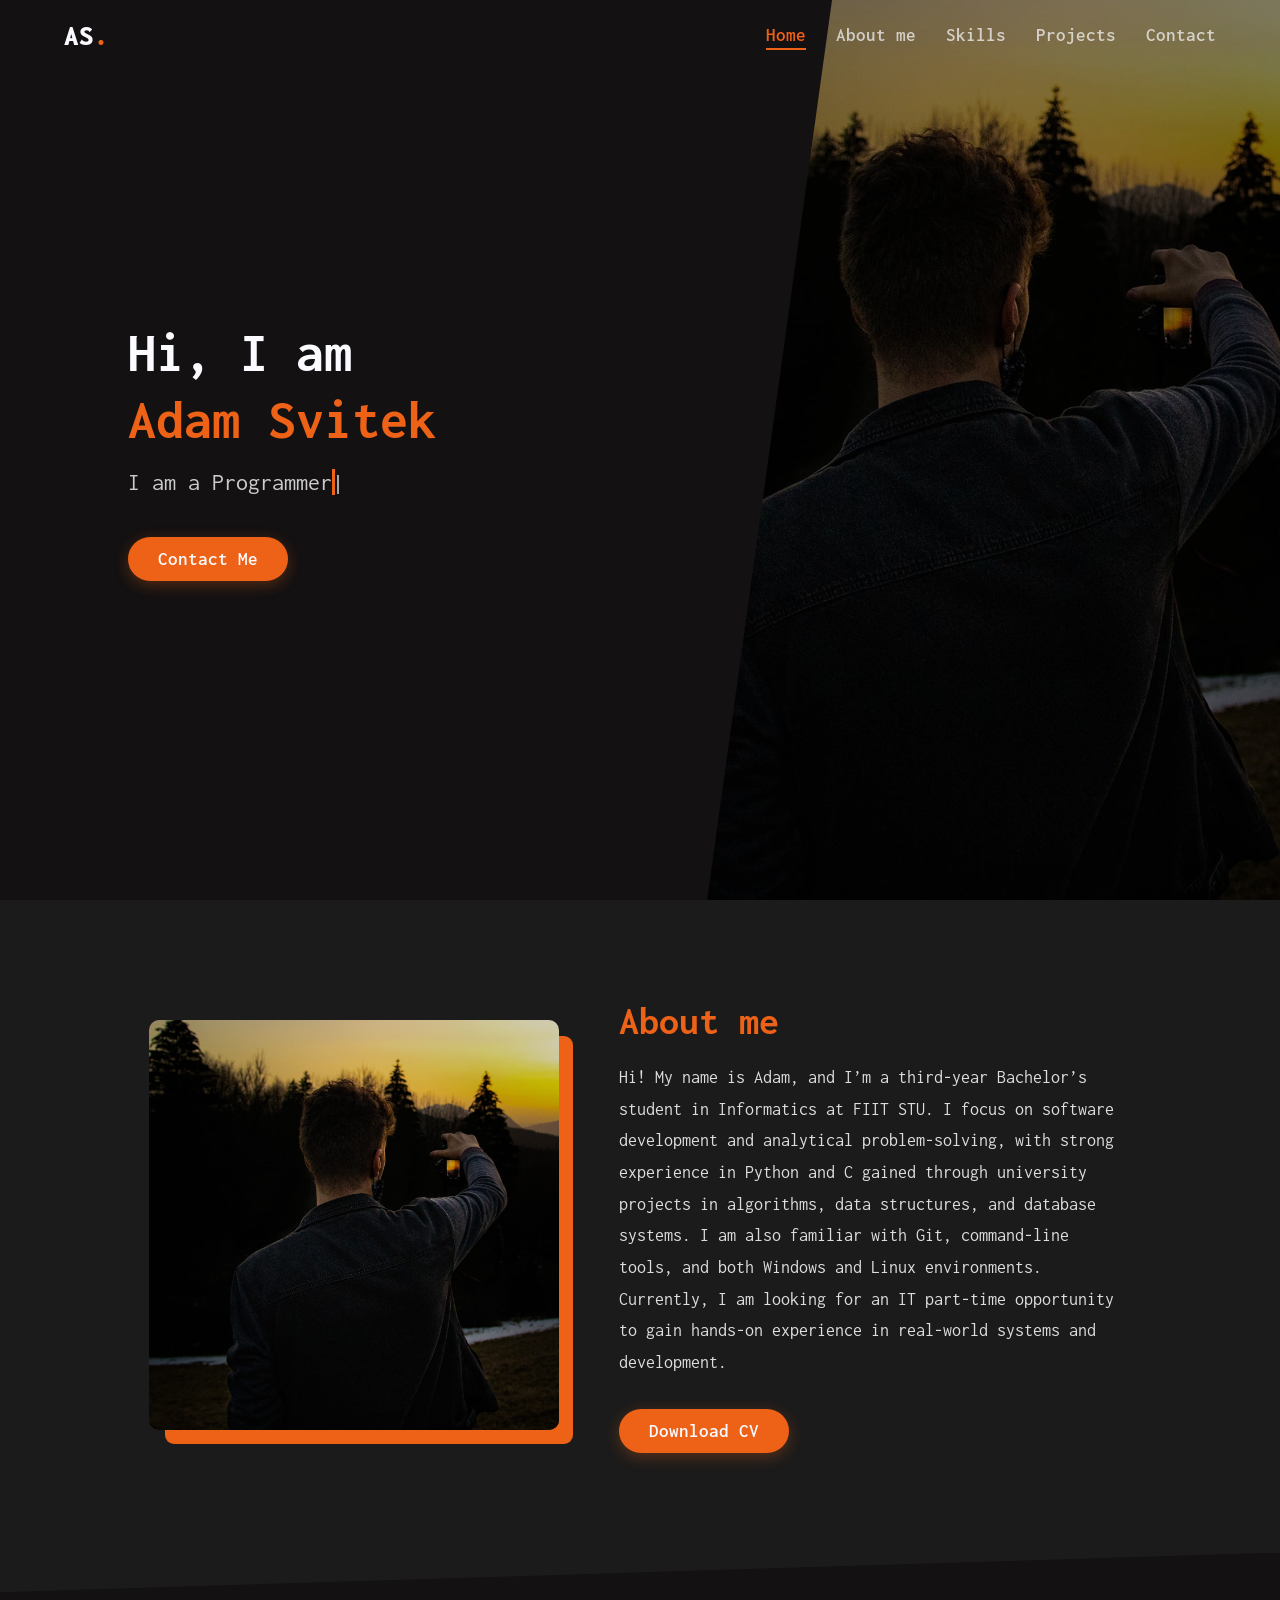
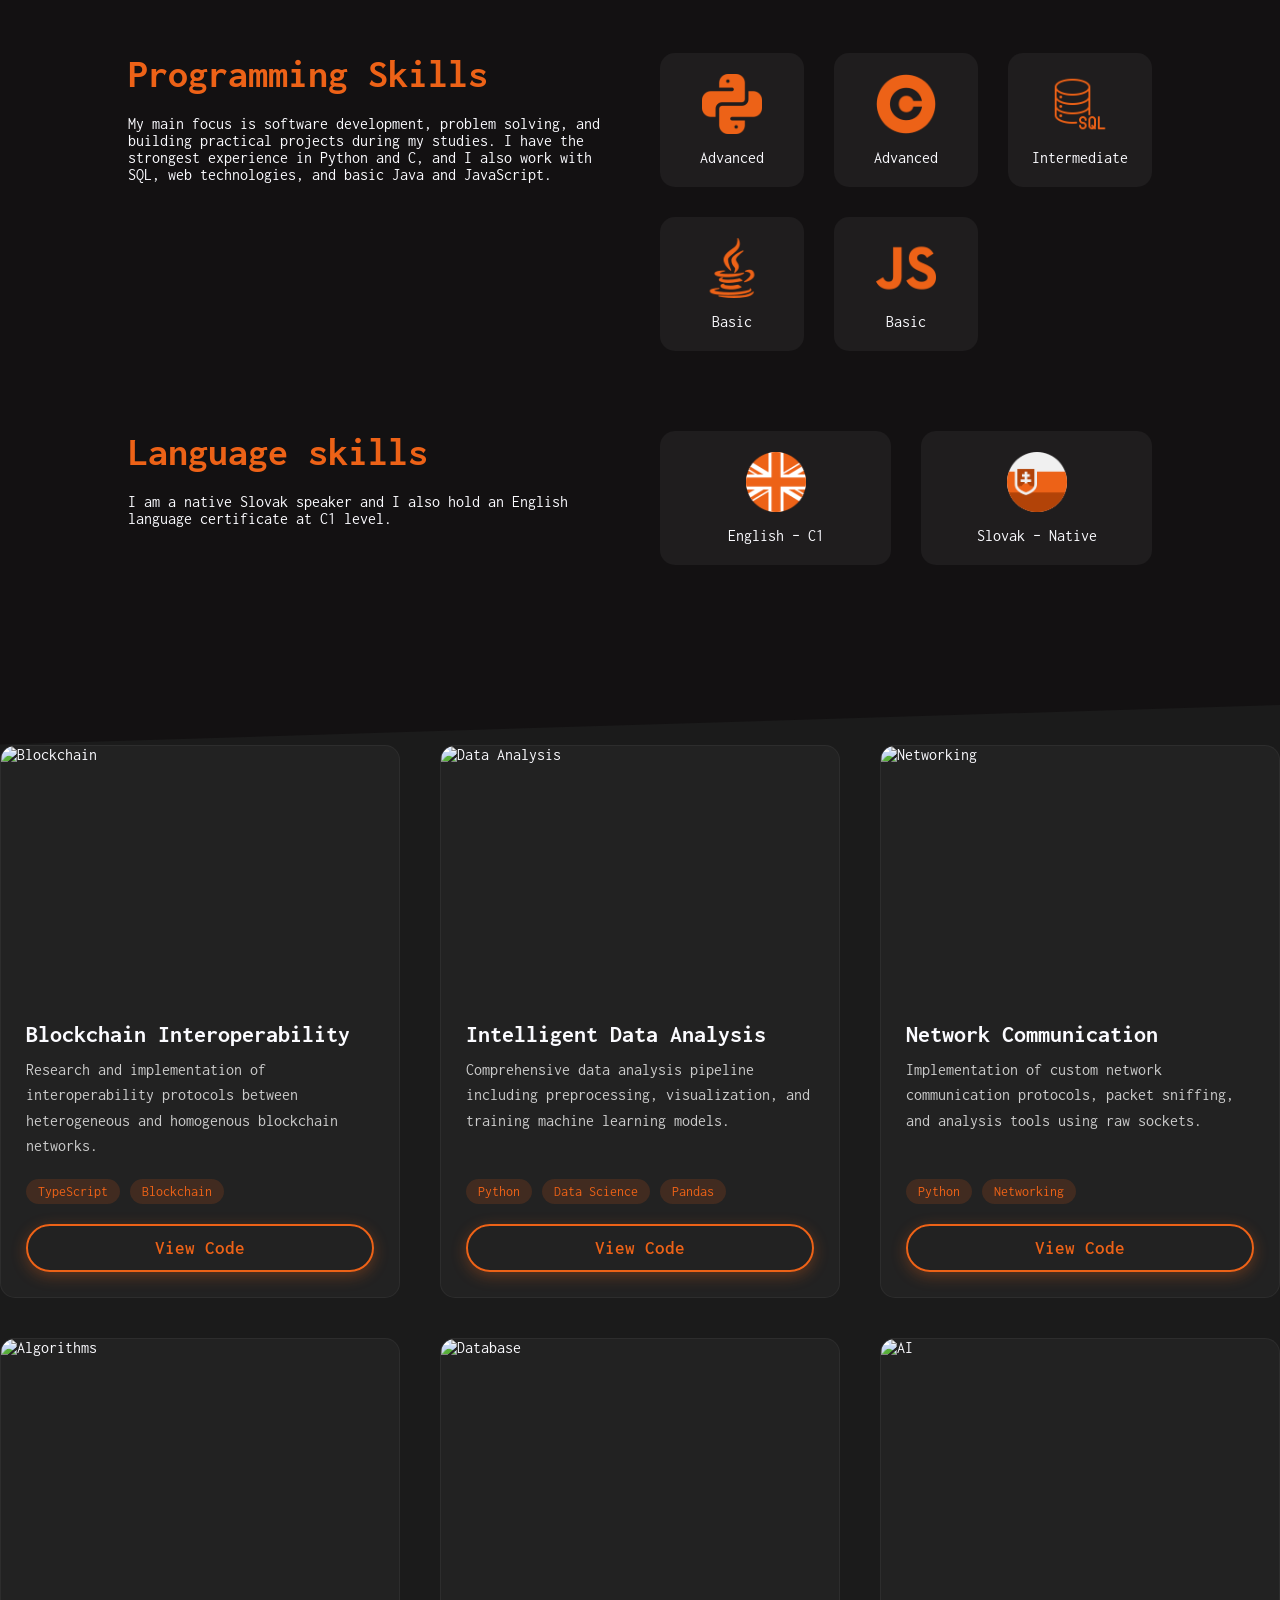
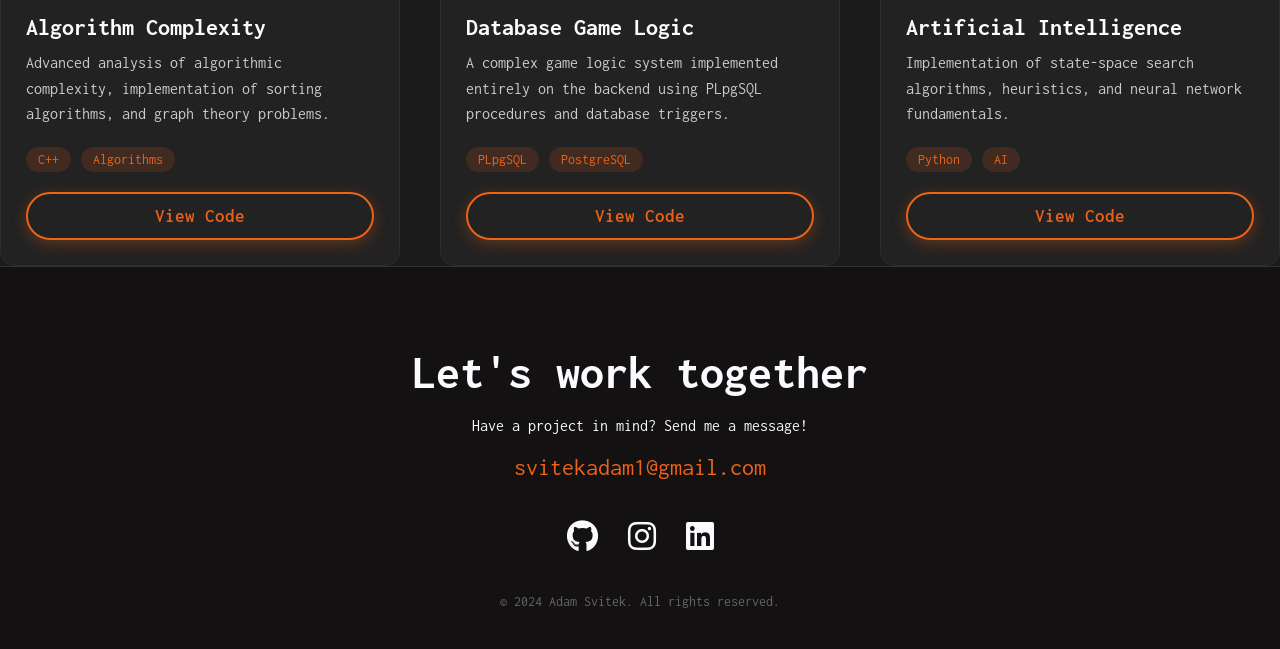
==== commit d9052d9e: "changes in  skills phone view" ====
--- a/index.html
+++ b/index.html
@@ -50,8 +50,16 @@
         </div>
         <div class="second-text">
             <h1 class="section-title">About me</h1>
-            <p>Hi! My name is Adam, and I’m a student at an IT school, where I’m learning programming and software development. I have experience with multiple programming languages and love exploring new technologies. Besides coding, I’m passionate about photography, FPV drones, and creative programming projects.</p>
-            <button class="section-button">Download CV</button>    
+            <p>
+                Hi! My name is Adam, and I’m a third-year Bachelor’s student in Informatics at FIIT STU. 
+                I focus on software development and analytical problem-solving, with strong experience in Python and C gained through university projects in algorithms, data structures, and database systems. 
+                I am also familiar with Git, command-line tools, and both Windows and Linux environments. 
+                Currently, I am looking for an IT part-time opportunity to gain hands-on experience in real-world systems and development.
+            </p>
+
+            <a href="../Adam_Svitek_CV.pdf" download>
+                <button class="section-button">Download CV</button>
+            </a>
         </div>
     </div>
 
@@ -59,25 +67,32 @@
         <div class="prog-skills">
             <div class="prog-skills-text">
                 <h1 class="section-title">Programming Skills</h1>
-                <p>I am passionate about programming and technology. My skills include software development, networking, and artificial intelligence.</p> 
-            </div>
-            
+                <p>
+                    My main focus is software development, problem solving, and building practical projects during my studies. 
+                    I have the strongest experience in Python and C, and I also work with SQL, web technologies, and basic Java and JavaScript.
+                </p> 
+            </div>
+
             <div class="prog-icons">
                 <div class="icon-card" style="transition-delay: 100ms">
                     <img src="../images/python.png" alt="python">
-                    <p>Intermediate</p>
+                    <p>Advanced</p>
                 </div>
                 <div class="icon-card" style="transition-delay: 200ms">
                     <img src="../images/c.png" alt="c">
+                    <p>Advanced</p>
+                </div>
+                <div class="icon-card" style="transition-delay: 300ms">
+                    <img src="../images/sql.png" alt="sql">
                     <p>Intermediate</p>
-                </div>
-                <div class="icon-card" style="transition-delay: 300ms">
-                    <img src="../images/cpp.png" alt="cpp">
-                    <p>Beginner</p>
                 </div>
                 <div class="icon-card" style="transition-delay: 400ms">
                     <img src="../images/java2.png" alt="java">
-                    <p>Beginner</p>
+                    <p>Basic</p>
+                </div>
+                <div class="icon-card" style="transition-delay: 500ms">
+                    <img src="../images/js.png" alt="javascript">
+                    <p>Basic</p>
                 </div>
             </div>
         </div>
@@ -85,12 +100,18 @@
         <div class="lang-skills">
             <div class="lang-skills-text">
                 <h1 class="section-title">Language skills</h1>
-                <p>Since I come from Slovakia I speak fluently in Slovak language. I also have certificate in English language in C1 category.</p>
+                <p>
+                    I am a native Slovak speaker and I also hold an English language certificate at C1 level.
+                </p>
             </div>
             <div class="lang-icons">
                 <div class="icon-card">
-                    <img src="../images/united-kingdom.png" alt="eng">
-                    <p>C1 Certificate</p>
+                    <img src="../images/united-kingdom.png" alt="english">
+                    <p>English – C1</p>
+                </div>
+                <div class="icon-card">
+                    <img src="../images/slovakia.png" alt="slovak">
+                    <p>Slovak – Native</p>
                 </div>
             </div>
         </div>
@@ -205,12 +226,12 @@
         <div class="footer-content">
             <h1>Let's work together</h1>
             <p>Have a project in mind? Send me a message!</p>
-            <a href="mailto:svitekadam1@gmail.com" class="email-link">svitekadam1@gmail.com</a>
+            <a href="mailto:svitekadam1@gmail.com"  class="email-link">svitekadam1@gmail.com</a>
             
             <div class="social-links">
-                <a href="#"><i class="fab fa-github"></i></a>
-                <a href="#"><i class="fab fa-instagram"></i></a>
-                <a href="#"><i class="fab fa-linkedin"></i></a>
+                <a href="https://github.com/ADAMUSSO" target="_blank"><i class="fab fa-github"></i></a>
+                <a href="https://www.instagram.com/adamusso5/" target="_blank"><i class="fab fa-instagram"></i></a>
+                <a href="https://www.linkedin.com/in/adam-svitek-6a14713a7/" target="_blank"><i class="fab fa-linkedin"></i></a>
             </div>
             <p class="copyright">© 2024 Adam Svitek. All rights reserved.</p>
         </div>
--- a/styles/secondstyle.css
+++ b/styles/secondstyle.css
@@ -469,21 +469,82 @@
         padding-top: 60px;
         box-shadow: -5px 0 15px rgba(0,0,0,0.5);
     }
-    .nav-bar ul.active { right: 0; }
-
-    .hero { height: auto; flex-direction: column-reverse; padding-top: 60px; }
+
+    .nav-bar ul.active { 
+        right: 0; 
+    }
+
+    .hero { 
+        height: auto; 
+        flex-direction: column-reverse; 
+        padding-top: 60px; 
+    }
+
     .hero-text {
-        width: 100%; padding: 60px 20px;
-        clip-path: none; text-align: center;
+        width: 100%;
+        padding: 60px 20px;
+        clip-path: none;
+        text-align: center;
         background: var(--primary-bg);
         box-shadow: none;
     }
-    .hero-image-container { position: relative; width: 100%; height: 350px; }
+
+    .hero-image-container { 
+        position: relative; 
+        width: 100%; 
+        height: 350px; 
+    }
     
-    .second-section, .prog-skills, .lang-skills { flex-direction: column; gap: 30px; margin: 60px 5%; }
-    .img-wrapper, .second-text, .prog-skills-text, .lang-skills-text { width: 100%; }
-    .skills-section { clip-path: none; padding: 60px 5%; }
-    .projects-grid { grid-template-columns: 1fr; }
+    .second-section, .prog-skills, .lang-skills {
+        flex-direction: column;
+        gap: 30px;
+        margin: 60px 5%;
+    }
+
+    .img-wrapper, .second-text, .prog-skills-text, .lang-skills-text { 
+        width: 100%; 
+    }
+
+    .skills-section { 
+        clip-path: none; 
+        padding: 60px 5%; 
+    }
+
+    .prog-icons,
+    .lang-icons {
+        width: 100%;
+        display: grid;
+        grid-template-columns: repeat(2, minmax(120px, 1fr));
+        gap: 20px;
+        justify-items: stretch;
+    }
+
+    .prog-icons .icon-card,
+    .lang-icons .icon-card {
+        width: 100%;
+        max-width: none;
+    }
+
+    .prog-icons .icon-card:last-child:nth-child(odd),
+    .lang-icons .icon-card:last-child:nth-child(odd) {
+        grid-column: 1 / -1;
+        justify-self: center;
+        width: min(220px, 100%);
+    }
+
+    .projects-grid { 
+        grid-template-columns: 1fr; 
+    }
     
-    .footer-content h1 { font-size: 2rem; }
+    .footer-content h1 { 
+        font-size: 2rem; 
+    }
+    .icon-card {
+        padding: 16px;
+    }
+
+    .icon-card img {
+        width: 50px;
+        height: 50px;
+    }
 }
